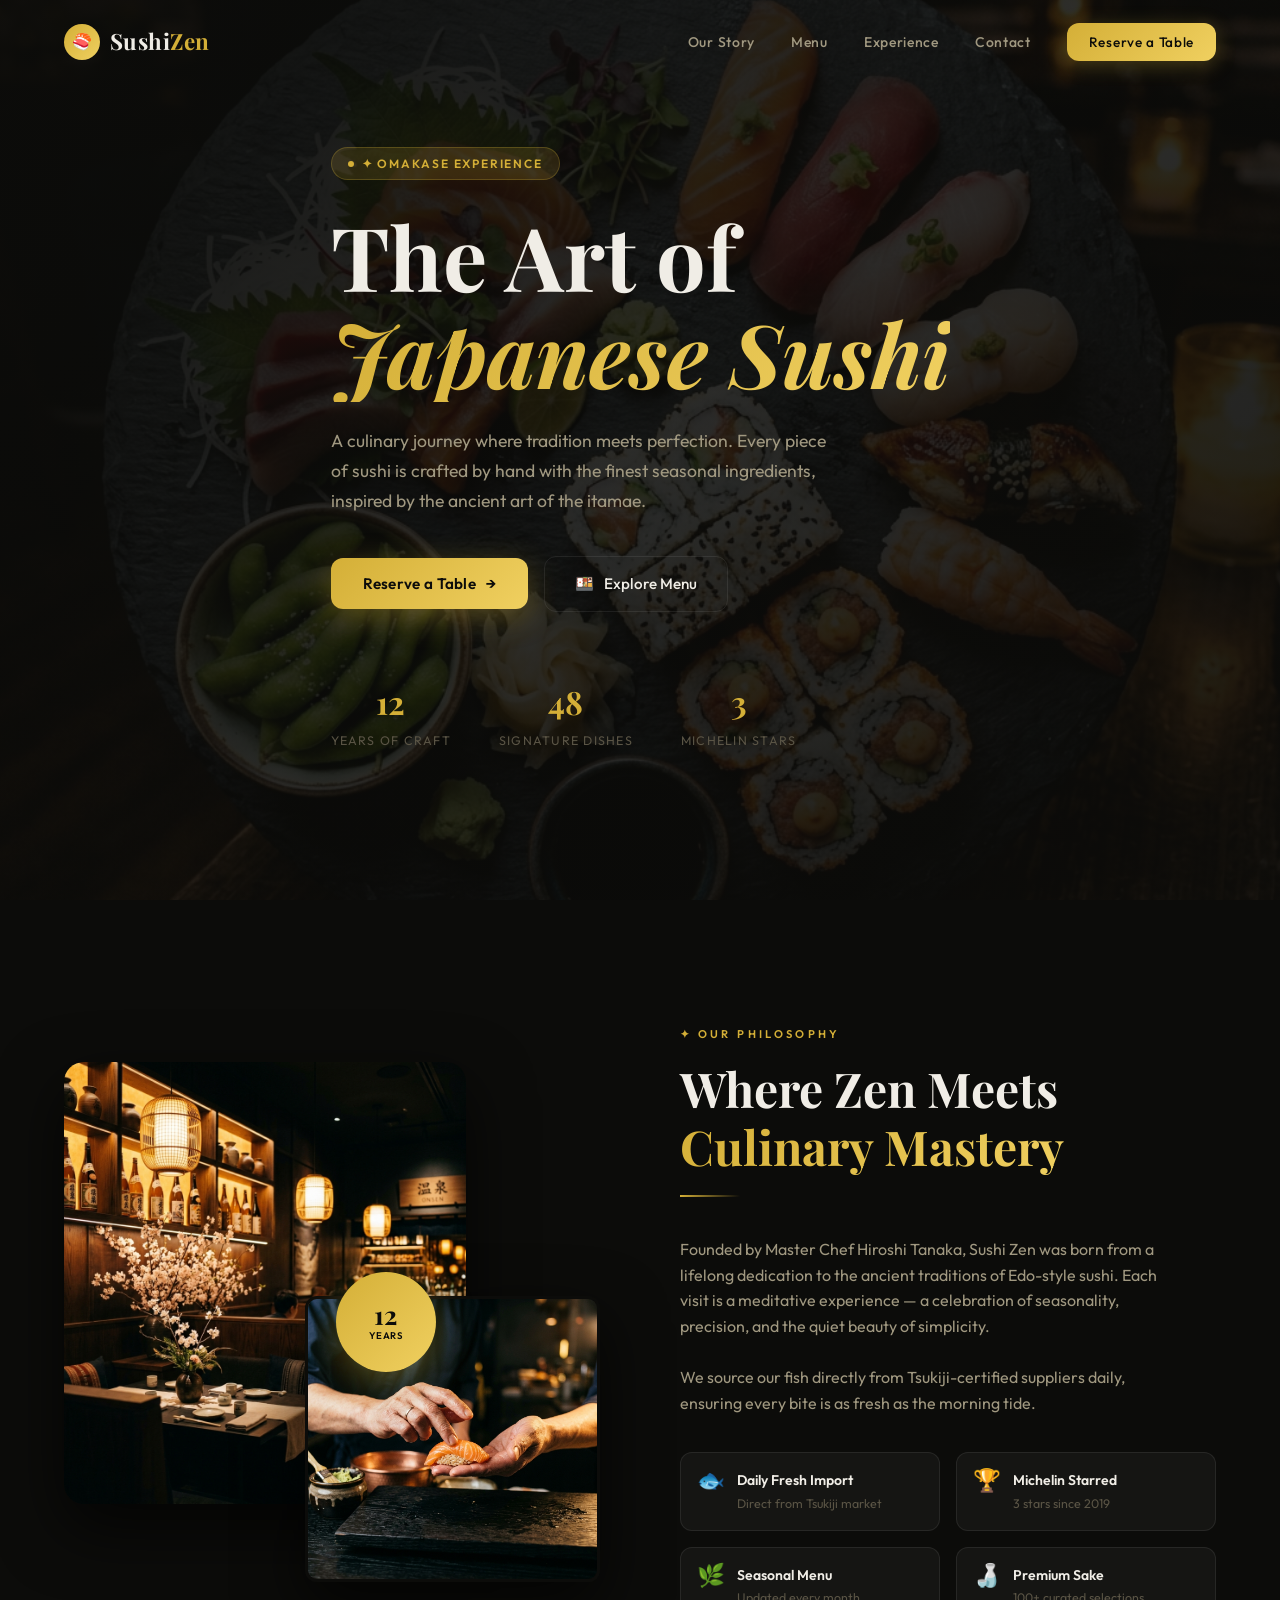
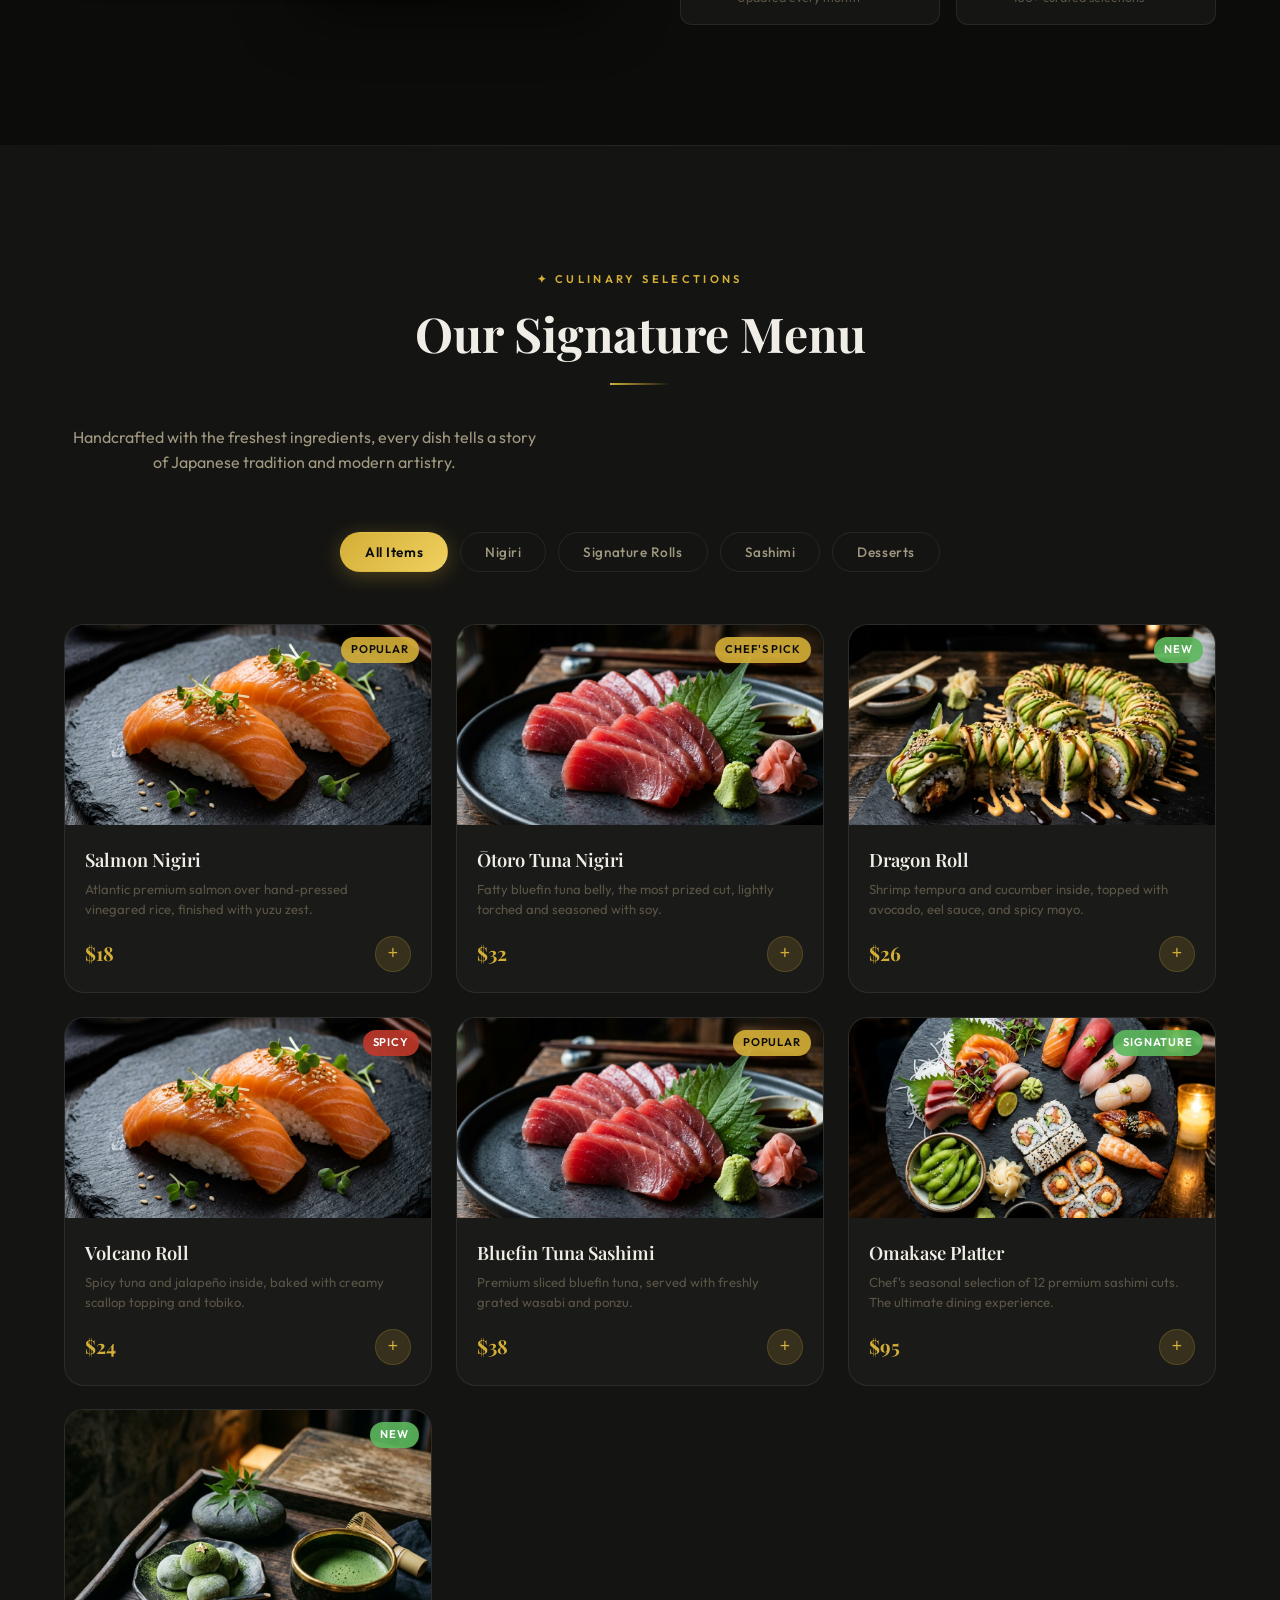
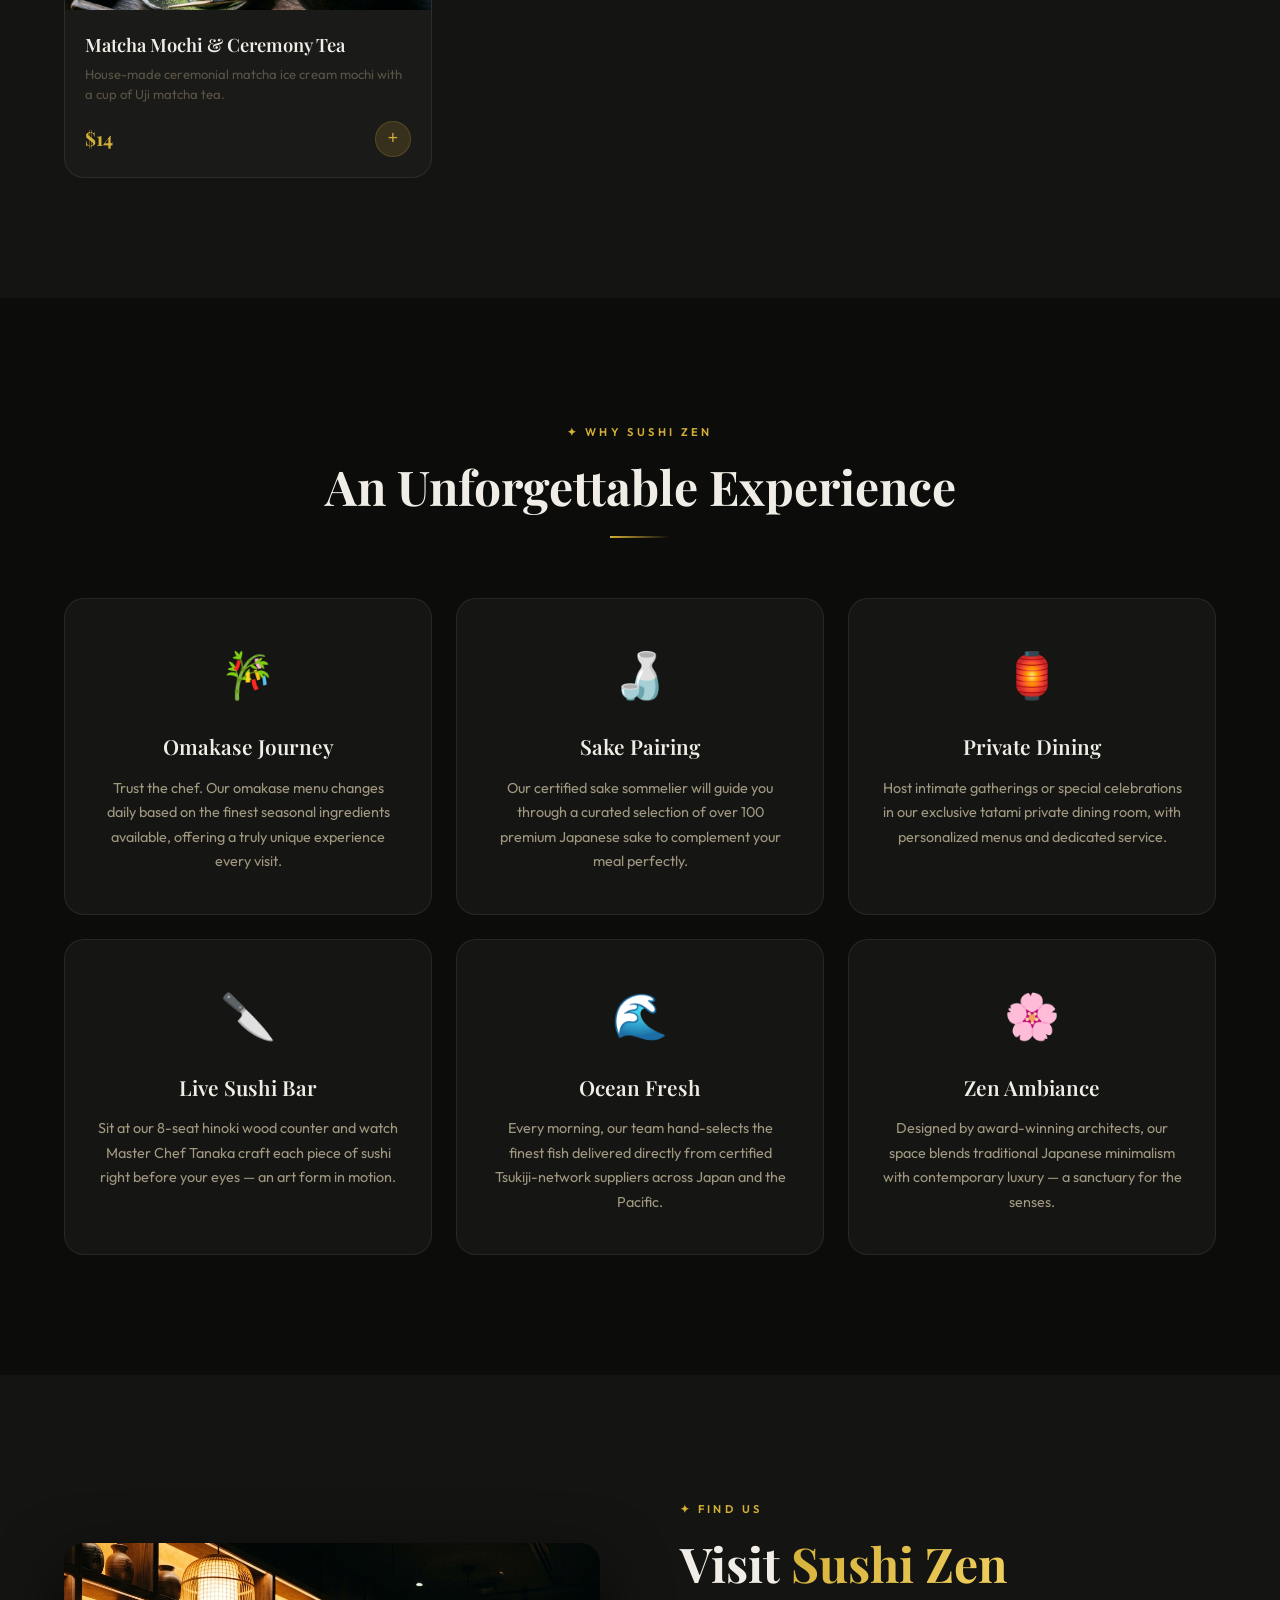
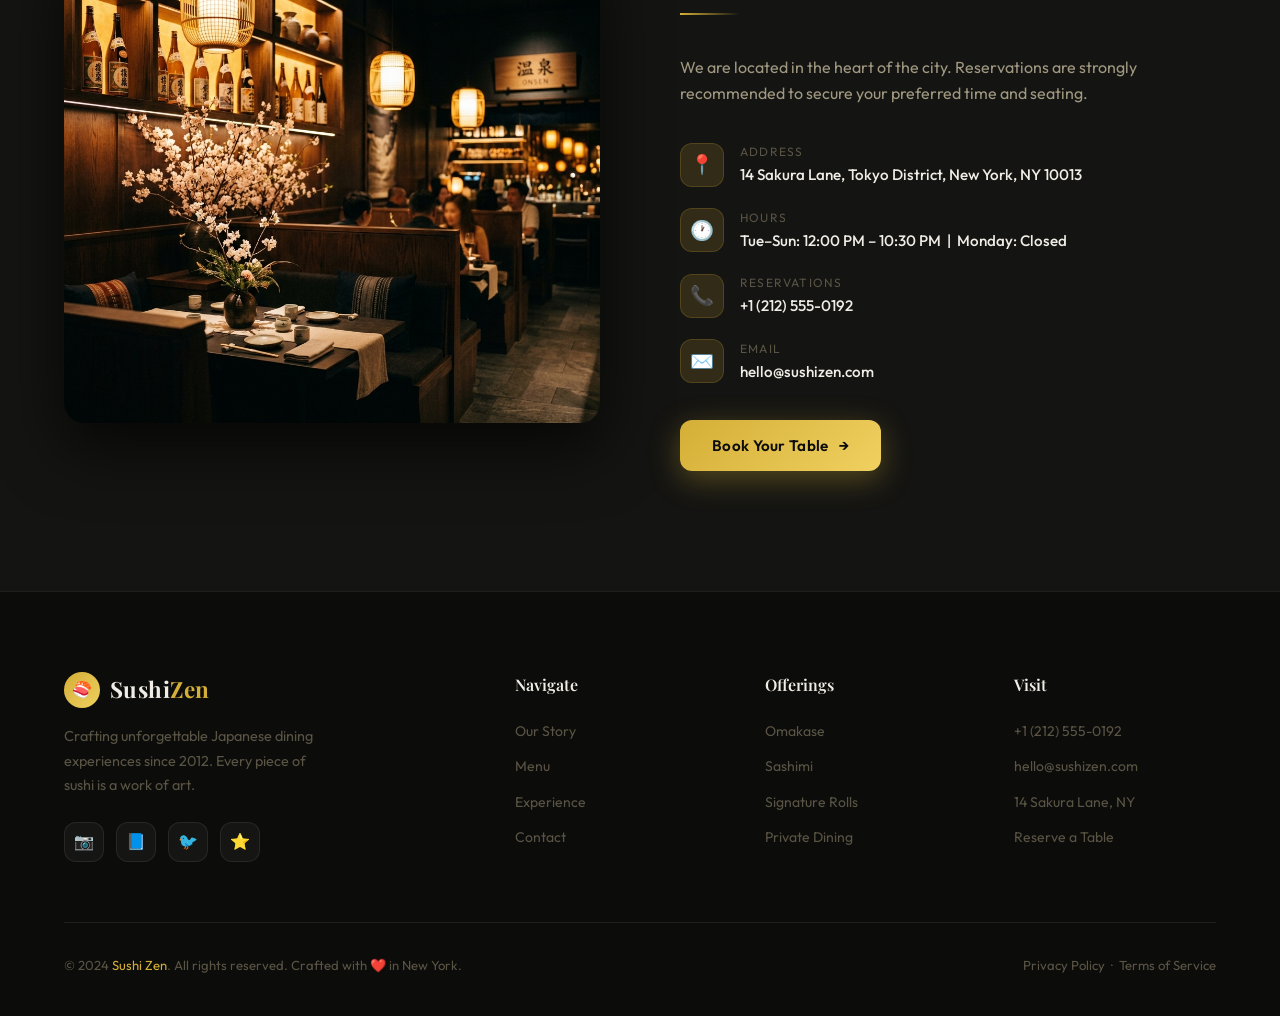
==== index.html @ 0e40895f "feat: initial Sushi Zen restaurant website" ====
<!DOCTYPE html>
<html lang="en">
<head>
  <meta charset="UTF-8" />
  <meta name="viewport" content="width=device-width, initial-scale=1.0" />
  <meta name="description" content="Sushi Zen — Premium Japanese sushi restaurant in the heart of the city. Experience authentic omakase, hand-crafted nigiri, and an unparalleled dining atmosphere. Reserve your table today." />
  <meta name="keywords" content="sushi, Japanese restaurant, omakase, nigiri, sashimi, maki, fine dining" />
  <meta property="og:title" content="Sushi Zen — Authentic Japanese Fine Dining" />
  <meta property="og:description" content="Experience the art of sushi at Sushi Zen. Premium omakase, hand-crafted nigiri, and an unforgettable ambiance." />
  <title>Sushi Zen — Authentic Japanese Fine Dining</title>
  <link rel="stylesheet" href="style.css" />
  <!-- Favicon emoji fallback -->
  <link rel="icon" href="data:image/svg+xml,<svg xmlns='http://www.w3.org/2000/svg' viewBox='0 0 100 100'><text y='.9em' font-size='90'>🍣</text></svg>" />
</head>
<body>

  <!-- ===== NAVIGATION ===== -->
  <nav id="navbar" role="navigation" aria-label="Main navigation">
    <div class="container nav-inner">
      <a href="#hero" class="nav-logo" id="nav-logo-link">
        <div class="nav-logo-mark">🍣</div>
        <span class="nav-logo-text">Sushi<span>Zen</span></span>
      </a>

      <ul class="nav-links" id="nav-links">
        <li><a href="#story" id="nav-story">Our Story</a></li>
        <li><a href="#menu" id="nav-menu">Menu</a></li>
        <li><a href="#experience" id="nav-experience">Experience</a></li>
        <li><a href="#reservation" id="nav-contact">Contact</a></li>
        <li>
          <a href="#" class="nav-reserve-btn" id="nav-reserve-btn" onclick="openModal(event)">
            Reserve a Table
          </a>
        </li>
      </ul>

      <button class="nav-hamburger" id="nav-hamburger" aria-label="Toggle navigation menu" aria-expanded="false">
        <span></span>
        <span></span>
        <span></span>
      </button>
    </div>
  </nav>

  <!-- ===== HERO ===== -->
  <section id="hero" aria-label="Hero section">
    <div class="hero-bg">
      <img src="images/hero.png" alt="Premium sushi platter" loading="eager" />
      <div class="hero-overlay"></div>
    </div>

    <div class="container">
      <div class="hero-content">
        <div class="hero-badge">✦ Omakase Experience</div>

        <h1 class="hero-title">
          The Art of<br />
          <em class="gold-text">Japanese Sushi</em>
        </h1>

        <p class="hero-description">
          A culinary journey where tradition meets perfection. Every piece of
          sushi is crafted by hand with the finest seasonal ingredients, inspired
          by the ancient art of the itamae.
        </p>

        <div class="hero-actions">
          <button class="btn-primary" id="hero-reserve-btn" onclick="openModal(event)">
            <span>Reserve a Table</span>
            <span>→</span>
          </button>
          <a href="#menu" class="btn-secondary" id="hero-menu-btn">
            <span>🍱</span>
            <span>Explore Menu</span>
          </a>
        </div>

        <div class="hero-stats">
          <div class="hero-stat">
            <span class="hero-stat-number" data-count="12">0</span>
            <span class="hero-stat-label">Years of Craft</span>
          </div>
          <div class="hero-stat">
            <span class="hero-stat-number" data-count="48">0</span>
            <span class="hero-stat-label">Signature Dishes</span>
          </div>
          <div class="hero-stat">
            <span class="hero-stat-number" data-count="3">0</span>
            <span class="hero-stat-label">Michelin Stars</span>
          </div>
        </div>
      </div>
    </div>
  </section>

  <!-- ===== STORY ===== -->
  <section id="story" aria-label="Our story section">
    <div class="container">
      <div class="story-grid">

        <div class="story-images fade-in">
          <img class="story-img-main" src="images/ambiance.png" alt="Sushi Zen restaurant interior ambiance" />
          <img class="story-img-accent" src="images/chef.png" alt="Chef crafting sushi" />
          <div class="story-badge">
            <span class="story-badge-num">12</span>
            <span class="story-badge-text">Years</span>
          </div>
        </div>

        <div class="story-text fade-in">
          <span class="section-label">✦ Our Philosophy</span>
          <h2 class="section-title">Where Zen Meets<br /><span class="gold-text">Culinary Mastery</span></h2>
          <div class="divider"></div>
          <p class="section-subtitle">
            Founded by Master Chef Hiroshi Tanaka, Sushi Zen was born from a
            lifelong dedication to the ancient traditions of Edo-style sushi. Each
            visit is a meditative experience — a celebration of seasonality,
            precision, and the quiet beauty of simplicity.
          </p>
          <br />
          <p class="section-subtitle">
            We source our fish directly from Tsukiji-certified suppliers daily,
            ensuring every bite is as fresh as the morning tide.
          </p>

          <div class="story-features">
            <div class="story-feature">
              <span class="story-feature-icon">🐟</span>
              <div>
                <div class="story-feature-title">Daily Fresh Import</div>
                <div class="story-feature-desc">Direct from Tsukiji market</div>
              </div>
            </div>
            <div class="story-feature">
              <span class="story-feature-icon">🏆</span>
              <div>
                <div class="story-feature-title">Michelin Starred</div>
                <div class="story-feature-desc">3 stars since 2019</div>
              </div>
            </div>
            <div class="story-feature">
              <span class="story-feature-icon">🌿</span>
              <div>
                <div class="story-feature-title">Seasonal Menu</div>
                <div class="story-feature-desc">Updated every month</div>
              </div>
            </div>
            <div class="story-feature">
              <span class="story-feature-icon">🍶</span>
              <div>
                <div class="story-feature-title">Premium Sake</div>
                <div class="story-feature-desc">100+ curated selections</div>
              </div>
            </div>
          </div>
        </div>

      </div>
    </div>
  </section>

  <!-- ===== MENU ===== -->
  <section id="menu" aria-label="Menu section">
    <div class="container">
      <div class="menu-header fade-in">
        <span class="section-label">✦ Culinary Selections</span>
        <h2 class="section-title">Our Signature Menu</h2>
        <div class="divider"></div>
        <p class="section-subtitle">
          Handcrafted with the freshest ingredients, every dish tells a story of
          Japanese tradition and modern artistry.
        </p>
      </div>

      <div class="menu-filters fade-in" role="group" aria-label="Menu category filters">
        <button class="filter-btn active" id="filter-all" data-filter="all">All Items</button>
        <button class="filter-btn" id="filter-nigiri" data-filter="nigiri">Nigiri</button>
        <button class="filter-btn" id="filter-rolls" data-filter="rolls">Signature Rolls</button>
        <button class="filter-btn" id="filter-sashimi" data-filter="sashimi">Sashimi</button>
        <button class="filter-btn" id="filter-dessert" data-filter="dessert">Desserts</button>
      </div>

      <div class="menu-grid" id="menu-grid" aria-label="Menu items">

        <!-- Nigiri -->
        <div class="menu-card fade-in" data-category="nigiri" id="menu-salmon-nigiri">
          <div class="menu-card-img-wrap">
            <img class="menu-card-img" src="images/salmon_nigiri.png" alt="Salmon Nigiri" loading="lazy" />
            <span class="menu-card-tag tag-popular">Popular</span>
          </div>
          <div class="menu-card-body">
            <h3 class="menu-card-name">Salmon Nigiri</h3>
            <p class="menu-card-desc">Atlantic premium salmon over hand-pressed vinegared rice, finished with yuzu zest.</p>
            <div class="menu-card-footer">
              <span class="menu-card-price">$18</span>
              <button class="menu-card-order" aria-label="Add Salmon Nigiri to order" title="Add to order">+</button>
            </div>
          </div>
        </div>

        <div class="menu-card fade-in" data-category="nigiri" id="menu-otoro-nigiri">
          <div class="menu-card-img-wrap">
            <img class="menu-card-img" src="images/tuna_sashimi.png" alt="Otoro Tuna Nigiri" loading="lazy" />
            <span class="menu-card-tag tag-popular">Chef's Pick</span>
          </div>
          <div class="menu-card-body">
            <h3 class="menu-card-name">Ōtoro Tuna Nigiri</h3>
            <p class="menu-card-desc">Fatty bluefin tuna belly, the most prized cut, lightly torched and seasoned with soy.</p>
            <div class="menu-card-footer">
              <span class="menu-card-price">$32</span>
              <button class="menu-card-order" aria-label="Add Otoro Tuna Nigiri to order" title="Add to order">+</button>
            </div>
          </div>
        </div>

        <!-- Rolls -->
        <div class="menu-card fade-in" data-category="rolls" id="menu-dragon-roll">
          <div class="menu-card-img-wrap">
            <img class="menu-card-img" src="images/dragon_roll.png" alt="Dragon Roll" loading="lazy" />
            <span class="menu-card-tag tag-new">New</span>
          </div>
          <div class="menu-card-body">
            <h3 class="menu-card-name">Dragon Roll</h3>
            <p class="menu-card-desc">Shrimp tempura and cucumber inside, topped with avocado, eel sauce, and spicy mayo.</p>
            <div class="menu-card-footer">
              <span class="menu-card-price">$26</span>
              <button class="menu-card-order" aria-label="Add Dragon Roll to order" title="Add to order">+</button>
            </div>
          </div>
        </div>

        <div class="menu-card fade-in" data-category="rolls" id="menu-volcano-roll">
          <div class="menu-card-img-wrap">
            <img class="menu-card-img" src="images/salmon_nigiri.png" alt="Volcano Roll" loading="lazy" />
            <span class="menu-card-tag tag-spicy">Spicy</span>
          </div>
          <div class="menu-card-body">
            <h3 class="menu-card-name">Volcano Roll</h3>
            <p class="menu-card-desc">Spicy tuna and jalapeño inside, baked with creamy scallop topping and tobiko.</p>
            <div class="menu-card-footer">
              <span class="menu-card-price">$24</span>
              <button class="menu-card-order" aria-label="Add Volcano Roll to order" title="Add to order">+</button>
            </div>
          </div>
        </div>

        <!-- Sashimi -->
        <div class="menu-card fade-in" data-category="sashimi" id="menu-tuna-sashimi">
          <div class="menu-card-img-wrap">
            <img class="menu-card-img" src="images/tuna_sashimi.png" alt="Bluefin Tuna Sashimi" loading="lazy" />
            <span class="menu-card-tag tag-popular">Popular</span>
          </div>
          <div class="menu-card-body">
            <h3 class="menu-card-name">Bluefin Tuna Sashimi</h3>
            <p class="menu-card-desc">Premium sliced bluefin tuna, served with freshly grated wasabi and ponzu.</p>
            <div class="menu-card-footer">
              <span class="menu-card-price">$38</span>
              <button class="menu-card-order" aria-label="Add Bluefin Tuna Sashimi to order" title="Add to order">+</button>
            </div>
          </div>
        </div>

        <div class="menu-card fade-in" data-category="sashimi" id="menu-omakase">
          <div class="menu-card-img-wrap">
            <img class="menu-card-img" src="images/hero.png" alt="Omakase Platter" loading="lazy" />
            <span class="menu-card-tag tag-new">Signature</span>
          </div>
          <div class="menu-card-body">
            <h3 class="menu-card-name">Omakase Platter</h3>
            <p class="menu-card-desc">Chef's seasonal selection of 12 premium sashimi cuts. The ultimate dining experience.</p>
            <div class="menu-card-footer">
              <span class="menu-card-price">$95</span>
              <button class="menu-card-order" aria-label="Add Omakase Platter to order" title="Add to order">+</button>
            </div>
          </div>
        </div>

        <!-- Dessert -->
        <div class="menu-card fade-in" data-category="dessert" id="menu-matcha-mochi">
          <div class="menu-card-img-wrap">
            <img class="menu-card-img" src="images/matcha_dessert.png" alt="Matcha Mochi & Tea" loading="lazy" />
            <span class="menu-card-tag tag-new">New</span>
          </div>
          <div class="menu-card-body">
            <h3 class="menu-card-name">Matcha Mochi & Ceremony Tea</h3>
            <p class="menu-card-desc">House-made ceremonial matcha ice cream mochi with a cup of Uji matcha tea.</p>
            <div class="menu-card-footer">
              <span class="menu-card-price">$14</span>
              <button class="menu-card-order" aria-label="Add Matcha Mochi to order" title="Add to order">+</button>
            </div>
          </div>
        </div>

      </div>
    </div>
  </section>

  <!-- ===== EXPERIENCE ===== -->
  <section id="experience" aria-label="Dining experience section">
    <div class="container">
      <div class="fade-in" style="text-align:center;">
        <span class="section-label">✦ Why Sushi Zen</span>
        <h2 class="section-title">An Unforgettable Experience</h2>
        <div class="divider" style="margin-left: auto; margin-right: auto;"></div>
      </div>

      <div class="experience-grid">

        <div class="experience-card fade-in" id="exp-omakase">
          <span class="exp-icon">🎋</span>
          <h3 class="exp-title">Omakase Journey</h3>
          <p class="exp-desc">
            Trust the chef. Our omakase menu changes daily based on the finest
            seasonal ingredients available, offering a truly unique experience
            every visit.
          </p>
        </div>

        <div class="experience-card fade-in" id="exp-sake">
          <span class="exp-icon">🍶</span>
          <h3 class="exp-title">Sake Pairing</h3>
          <p class="exp-desc">
            Our certified sake sommelier will guide you through a curated
            selection of over 100 premium Japanese sake to complement your meal
            perfectly.
          </p>
        </div>

        <div class="experience-card fade-in" id="exp-private">
          <span class="exp-icon">🏮</span>
          <h3 class="exp-title">Private Dining</h3>
          <p class="exp-desc">
            Host intimate gatherings or special celebrations in our exclusive
            tatami private dining room, with personalized menus and dedicated
            service.
          </p>
        </div>

        <div class="experience-card fade-in" id="exp-live">
          <span class="exp-icon">🔪</span>
          <h3 class="exp-title">Live Sushi Bar</h3>
          <p class="exp-desc">
            Sit at our 8-seat hinoki wood counter and watch Master Chef Tanaka
            craft each piece of sushi right before your eyes — an art form in
            motion.
          </p>
        </div>

        <div class="experience-card fade-in" id="exp-fresh">
          <span class="exp-icon">🌊</span>
          <h3 class="exp-title">Ocean Fresh</h3>
          <p class="exp-desc">
            Every morning, our team hand-selects the finest fish delivered
            directly from certified Tsukiji-network suppliers across Japan and
            the Pacific.
          </p>
        </div>

        <div class="experience-card fade-in" id="exp-zen">
          <span class="exp-icon">🌸</span>
          <h3 class="exp-title">Zen Ambiance</h3>
          <p class="exp-desc">
            Designed by award-winning architects, our space blends traditional
            Japanese minimalism with contemporary luxury — a sanctuary for the
            senses.
          </p>
        </div>

      </div>
    </div>
  </section>

  <!-- ===== RESERVATION ===== -->
  <section id="reservation" aria-label="Contact and reservation section">
    <div class="container">
      <div class="reservation-inner">

        <div class="fade-in">
          <img class="reservation-img" src="images/ambiance.png" alt="Sushi Zen interior" loading="lazy" />
        </div>

        <div class="reservation-info fade-in">
          <span class="section-label">✦ Find Us</span>
          <h2 class="section-title">Visit <span class="gold-text">Sushi Zen</span></h2>
          <div class="divider"></div>
          <p class="section-subtitle">
            We are located in the heart of the city. Reservations are strongly
            recommended to secure your preferred time and seating.
          </p>

          <ul class="info-list">
            <li class="info-item">
              <div class="info-icon">📍</div>
              <div>
                <div class="info-label">Address</div>
                <div class="info-value">14 Sakura Lane, Tokyo District, New York, NY 10013</div>
              </div>
            </li>
            <li class="info-item">
              <div class="info-icon">🕐</div>
              <div>
                <div class="info-label">Hours</div>
                <div class="info-value">Tue–Sun: 12:00 PM – 10:30 PM &nbsp;|&nbsp; Monday: Closed</div>
              </div>
            </li>
            <li class="info-item">
              <div class="info-icon">📞</div>
              <div>
                <div class="info-label">Reservations</div>
                <div class="info-value">+1 (212) 555-0192</div>
              </div>
            </li>
            <li class="info-item">
              <div class="info-icon">✉️</div>
              <div>
                <div class="info-label">Email</div>
                <div class="info-value">hello@sushizen.com</div>
              </div>
            </li>
          </ul>

          <button class="btn-primary" id="reserve-section-btn" onclick="openModal(event)">
            <span>Book Your Table</span>
            <span>→</span>
          </button>
        </div>

      </div>
    </div>
  </section>

  <!-- ===== FOOTER ===== -->
  <footer id="footer" aria-label="Site footer">
    <div class="container">
      <div class="footer-grid">

        <div class="footer-brand">
          <a href="#hero" class="nav-logo" id="footer-logo">
            <div class="nav-logo-mark">🍣</div>
            <span class="nav-logo-text">Sushi<span>Zen</span></span>
          </a>
          <p>
            Crafting unforgettable Japanese dining experiences since 2012.
            Every piece of sushi is a work of art.
          </p>
          <div class="footer-socials">
            <a href="#" class="social-link" id="social-instagram" aria-label="Instagram">📷</a>
            <a href="#" class="social-link" id="social-facebook" aria-label="Facebook">📘</a>
            <a href="#" class="social-link" id="social-twitter" aria-label="X / Twitter">🐦</a>
            <a href="#" class="social-link" id="social-yelp" aria-label="Yelp">⭐</a>
          </div>
        </div>

        <div>
          <h4 class="footer-heading">Navigate</h4>
          <ul class="footer-links">
            <li><a href="#story" id="footer-nav-story">Our Story</a></li>
            <li><a href="#menu" id="footer-nav-menu">Menu</a></li>
            <li><a href="#experience" id="footer-nav-exp">Experience</a></li>
            <li><a href="#reservation" id="footer-nav-contact">Contact</a></li>
          </ul>
        </div>

        <div>
          <h4 class="footer-heading">Offerings</h4>
          <ul class="footer-links">
            <li><a href="#menu" id="footer-link-omakase">Omakase</a></li>
            <li><a href="#menu" id="footer-link-sashimi">Sashimi</a></li>
            <li><a href="#menu" id="footer-link-rolls">Signature Rolls</a></li>
            <li><a href="#experience" id="footer-link-private">Private Dining</a></li>
          </ul>
        </div>

        <div>
          <h4 class="footer-heading">Visit</h4>
          <ul class="footer-links">
            <li><a href="tel:+12125550192" id="footer-phone">+1 (212) 555-0192</a></li>
            <li><a href="mailto:hello@sushizen.com" id="footer-email">hello@sushizen.com</a></li>
            <li><a href="#reservation" id="footer-address">14 Sakura Lane, NY</a></li>
            <li><a href="#" id="footer-reserve" onclick="openModal(event)">Reserve a Table</a></li>
          </ul>
        </div>

      </div>

      <div class="footer-bottom">
        <p class="footer-copy">
          © 2024 <span>Sushi Zen</span>. All rights reserved. Crafted with ❤️ in New York.
        </p>
        <p class="footer-copy">
          <a href="#" id="footer-privacy" style="color:var(--text-muted);">Privacy Policy</a> &nbsp;·&nbsp;
          <a href="#" id="footer-terms" style="color:var(--text-muted);">Terms of Service</a>
        </p>
      </div>
    </div>
  </footer>

  <!-- ===== RESERVATION MODAL ===== -->
  <div class="modal-overlay" id="modal-overlay" role="dialog" aria-modal="true" aria-labelledby="modal-title">
    <div class="modal" id="reservation-modal">
      <button class="modal-close" id="modal-close-btn" aria-label="Close reservation modal" onclick="closeModal()">✕</button>

      <div id="modal-form-content">
        <h2 class="modal-title" id="modal-title">Reserve a Table</h2>
        <p class="modal-subtitle">Complete the form below and we'll confirm your booking within 2 hours.</p>

        <form id="reservation-form" novalidate>
          <div class="form-row">
            <div class="form-group">
              <label class="form-label" for="res-firstname">First Name</label>
              <input class="form-input" id="res-firstname" type="text" placeholder="Hiroshi" required />
            </div>
            <div class="form-group">
              <label class="form-label" for="res-lastname">Last Name</label>
              <input class="form-input" id="res-lastname" type="text" placeholder="Tanaka" required />
            </div>
          </div>

          <div class="form-group">
            <label class="form-label" for="res-email">Email Address</label>
            <input class="form-input" id="res-email" type="email" placeholder="you@example.com" required />
          </div>

          <div class="form-group">
            <label class="form-label" for="res-phone">Phone Number</label>
            <input class="form-input" id="res-phone" type="tel" placeholder="+1 (212) 555-0000" />
          </div>

          <div class="form-row">
            <div class="form-group">
              <label class="form-label" for="res-date">Date</label>
              <input class="form-input" id="res-date" type="date" required />
            </div>
            <div class="form-group">
              <label class="form-label" for="res-time">Time</label>
              <select class="form-select" id="res-time" required>
                <option value="">Select time</option>
                <option>12:00 PM</option>
                <option>12:30 PM</option>
                <option>1:00 PM</option>
                <option>6:00 PM</option>
                <option>6:30 PM</option>
                <option>7:00 PM</option>
                <option>7:30 PM</option>
                <option>8:00 PM</option>
                <option>8:30 PM</option>
                <option>9:00 PM</option>
              </select>
            </div>
          </div>

          <div class="form-group">
            <label class="form-label" for="res-guests">Number of Guests</label>
            <select class="form-select" id="res-guests" required>
              <option value="">Select guests</option>
              <option>1 Guest</option>
              <option>2 Guests</option>
              <option>3 Guests</option>
              <option>4 Guests</option>
              <option>5 Guests</option>
              <option>6 Guests</option>
              <option>7+ Guests (Private Dining)</option>
            </select>
          </div>

          <div class="form-group">
            <label class="form-label" for="res-notes">Special Requests</label>
            <textarea class="form-textarea" id="res-notes" placeholder="Dietary requirements, allergies, occasion, seating preferences…"></textarea>
          </div>

          <button class="btn-primary form-submit" id="modal-submit-btn" type="submit">
            <span>Confirm Reservation</span>
            <span>🍣</span>
          </button>
        </form>
      </div>

      <div class="form-success" id="form-success">
        <div class="success-icon">🎋</div>
        <h3 class="success-title">Reservation Confirmed!</h3>
        <p class="success-text">
          Thank you! We have received your reservation and will send a confirmation
          to your email within 2 hours. We look forward to welcoming you to Sushi Zen.
        </p>
      </div>

    </div>
  </div>

  <script src="app.js"></script>
</body>
</html>
---- style.css ----
/* ============================================
   SUSHI ZEN — Design System & Stylesheet
   ============================================ */

@import url('https://fonts.googleapis.com/css2?family=Playfair+Display:ital,wght@0,400;0,600;0,700;1,400&family=Outfit:wght@300;400;500;600&display=swap');

/* ─── CSS Variables ─────────────────────────── */
:root {
  --bg-primary:      #0c0c0a;
  --bg-secondary:    #141412;
  --bg-card:         #1a1a18;
  --bg-glass:        rgba(255, 255, 255, 0.04);
  --border-glass:    rgba(255, 255, 255, 0.08);

  --gold:            #d4af37;
  --gold-light:      #f0d060;
  --gold-dim:        rgba(212, 175, 55, 0.15);
  --crimson:         #c0392b;
  --wasabi:          #5cb85c;

  --text-primary:    #f0ede6;
  --text-secondary:  #a09880;
  --text-muted:      #5a5445;

  --font-display:    'Playfair Display', serif;
  --font-body:       'Outfit', sans-serif;

  --radius-sm:       6px;
  --radius-md:       12px;
  --radius-lg:       20px;
  --radius-xl:       32px;

  --shadow-gold:     0 0 40px rgba(212, 175, 55, 0.12);
  --shadow-card:     0 8px 32px rgba(0, 0, 0, 0.5);
  --shadow-deep:     0 24px 64px rgba(0, 0, 0, 0.7);

  --transition:      0.3s cubic-bezier(0.4, 0, 0.2, 1);
  --transition-slow: 0.6s cubic-bezier(0.4, 0, 0.2, 1);
}

/* ─── Reset & Base ──────────────────────────── */
*, *::before, *::after { box-sizing: border-box; margin: 0; padding: 0; }

html { scroll-behavior: smooth; font-size: 16px; }

body {
  font-family: var(--font-body);
  background-color: var(--bg-primary);
  color: var(--text-primary);
  line-height: 1.6;
  overflow-x: hidden;
}

img { display: block; max-width: 100%; }
a  { color: inherit; text-decoration: none; }
ul { list-style: none; }

/* ─── Scrollbar ─────────────────────────────── */
::-webkit-scrollbar { width: 6px; }
::-webkit-scrollbar-track { background: var(--bg-primary); }
::-webkit-scrollbar-thumb { background: var(--gold-dim); border-radius: 3px; }
::-webkit-scrollbar-thumb:hover { background: var(--gold); }

/* ─── Utility ───────────────────────────────── */
.container {
  max-width: 1200px;
  margin: 0 auto;
  padding: 0 24px;
}

.gold-text {
  background: linear-gradient(135deg, var(--gold), var(--gold-light));
  -webkit-background-clip: text;
  -webkit-text-fill-color: transparent;
  background-clip: text;
}

.section-label {
  display: inline-block;
  font-family: var(--font-body);
  font-size: 0.7rem;
  font-weight: 600;
  letter-spacing: 0.3em;
  text-transform: uppercase;
  color: var(--gold);
  margin-bottom: 16px;
}

.section-title {
  font-family: var(--font-display);
  font-size: clamp(2rem, 4vw, 3rem);
  font-weight: 700;
  line-height: 1.2;
  color: var(--text-primary);
  margin-bottom: 16px;
}

.section-subtitle {
  font-size: 1rem;
  color: var(--text-secondary);
  max-width: 480px;
}

.divider {
  width: 60px;
  height: 2px;
  background: linear-gradient(90deg, var(--gold), transparent);
  margin: 20px 0 40px;
}

/* ─── Animations ────────────────────────────── */
@keyframes fadeInUp {
  from { opacity: 0; transform: translateY(40px); }
  to   { opacity: 1; transform: translateY(0); }
}
@keyframes fadeIn {
  from { opacity: 0; }
  to   { opacity: 1; }
}
@keyframes float {
  0%, 100% { transform: translateY(0px); }
  50%       { transform: translateY(-12px); }
}
@keyframes shimmer {
  0%   { background-position: -200% center; }
  100% { background-position:  200% center; }
}
@keyframes scaleIn {
  from { opacity: 0; transform: scale(0.92); }
  to   { opacity: 1; transform: scale(1); }
}
@keyframes modalSlide {
  from { opacity: 0; transform: translateY(-30px) scale(0.96); }
  to   { opacity: 1; transform: translateY(0)    scale(1); }
}

.fade-in {
  opacity: 0;
  transform: translateY(30px);
  transition: opacity 0.7s ease, transform 0.7s ease;
}
.fade-in.visible {
  opacity: 1;
  transform: translateY(0);
}

/* ─── Navigation ────────────────────────────── */
#navbar {
  position: fixed;
  top: 0; left: 0; right: 0;
  z-index: 1000;
  padding: 24px 0;
  transition: var(--transition);
}

#navbar.scrolled {
  padding: 14px 0;
  background: rgba(12, 12, 10, 0.85);
  backdrop-filter: blur(20px);
  -webkit-backdrop-filter: blur(20px);
  border-bottom: 1px solid var(--border-glass);
  box-shadow: 0 4px 30px rgba(0,0,0,0.4);
}

.nav-inner {
  display: flex;
  align-items: center;
  justify-content: space-between;
}

.nav-logo {
  display: flex;
  align-items: center;
  gap: 10px;
}

.nav-logo-mark {
  width: 36px; height: 36px;
  background: linear-gradient(135deg, var(--gold), var(--gold-light));
  border-radius: 50%;
  display: flex; align-items: center; justify-content: center;
  font-size: 1rem;
}

.nav-logo-text {
  font-family: var(--font-display);
  font-size: 1.4rem;
  font-weight: 700;
  letter-spacing: 0.02em;
  color: var(--text-primary);
}

.nav-logo-text span { color: var(--gold); }

.nav-links {
  display: flex;
  gap: 36px;
  align-items: center;
}

.nav-links a {
  font-size: 0.875rem;
  font-weight: 500;
  color: var(--text-secondary);
  letter-spacing: 0.05em;
  transition: var(--transition);
  position: relative;
}

.nav-links a::after {
  content: '';
  position: absolute;
  bottom: -4px; left: 0;
  width: 0; height: 1px;
  background: var(--gold);
  transition: var(--transition);
}

.nav-links a:hover { color: var(--text-primary); }
.nav-links a:hover::after { width: 100%; }

.nav-reserve-btn {
  padding: 10px 22px;
  background: linear-gradient(135deg, var(--gold), var(--gold-light));
  color: var(--bg-primary) !important;
  border-radius: var(--radius-md);
  font-weight: 600;
  font-size: 0.85rem !important;
  transition: var(--transition) !important;
  box-shadow: 0 4px 20px rgba(212, 175, 55, 0.3);
}

.nav-reserve-btn:hover {
  transform: translateY(-2px);
  box-shadow: 0 8px 30px rgba(212, 175, 55, 0.5) !important;
}

.nav-reserve-btn::after { display: none !important; }

.nav-hamburger {
  display: none;
  flex-direction: column;
  gap: 5px;
  cursor: pointer;
  background: none;
  border: none;
  padding: 4px;
}

.nav-hamburger span {
  display: block;
  width: 24px; height: 2px;
  background: var(--text-primary);
  border-radius: 2px;
  transition: var(--transition);
}

/* ─── Hero Section ──────────────────────────── */
#hero {
  position: relative;
  min-height: 100vh;
  display: flex;
  align-items: center;
  overflow: hidden;
}

.hero-bg {
  position: absolute;
  inset: 0;
  z-index: 0;
}

.hero-bg img {
  width: 100%; height: 100%;
  object-fit: cover;
  object-position: center;
  opacity: 0.35;
  transform: scale(1.05);
  animation: slowZoom 20s ease infinite alternate;
}

@keyframes slowZoom {
  from { transform: scale(1.05); }
  to   { transform: scale(1.12); }
}

.hero-overlay {
  position: absolute;
  inset: 0;
  background: linear-gradient(
    135deg,
    rgba(12,12,10,0.92) 0%,
    rgba(12,12,10,0.6) 50%,
    rgba(12,12,10,0.8) 100%
  );
}

.hero-content {
  position: relative;
  z-index: 1;
  max-width: 640px;
  animation: fadeInUp 1s ease 0.2s both;
}

.hero-badge {
  display: inline-flex;
  align-items: center;
  gap: 8px;
  padding: 6px 16px;
  background: var(--gold-dim);
  border: 1px solid rgba(212, 175, 55, 0.25);
  border-radius: 50px;
  font-size: 0.75rem;
  font-weight: 600;
  letter-spacing: 0.15em;
  text-transform: uppercase;
  color: var(--gold);
  margin-bottom: 28px;
}

.hero-badge::before {
  content: '';
  width: 6px; height: 6px;
  border-radius: 50%;
  background: var(--gold);
  animation: pulse 2s ease infinite;
}

@keyframes pulse {
  0%, 100% { opacity: 1; transform: scale(1); }
  50%       { opacity: 0.5; transform: scale(1.4); }
}

.hero-title {
  font-family: var(--font-display);
  font-size: clamp(2.8rem, 7vw, 5.5rem);
  font-weight: 700;
  line-height: 1.1;
  margin-bottom: 24px;
}

.hero-title em {
  font-style: italic;
  display: block;
}

.hero-description {
  font-size: 1.1rem;
  color: var(--text-secondary);
  line-height: 1.7;
  margin-bottom: 40px;
  max-width: 500px;
}

.hero-actions {
  display: flex;
  gap: 16px;
  flex-wrap: wrap;
  align-items: center;
}

.btn-primary {
  display: inline-flex;
  align-items: center;
  gap: 10px;
  padding: 16px 32px;
  background: linear-gradient(135deg, var(--gold), var(--gold-light));
  color: var(--bg-primary);
  border: none;
  border-radius: var(--radius-md);
  font-family: var(--font-body);
  font-size: 0.95rem;
  font-weight: 600;
  cursor: pointer;
  transition: var(--transition);
  box-shadow: 0 8px 30px rgba(212, 175, 55, 0.35);
  letter-spacing: 0.02em;
}

.btn-primary:hover {
  transform: translateY(-3px);
  box-shadow: 0 16px 48px rgba(212, 175, 55, 0.5);
}

.btn-primary:active { transform: translateY(-1px); }

.btn-secondary {
  display: inline-flex;
  align-items: center;
  gap: 10px;
  padding: 15px 30px;
  background: transparent;
  color: var(--text-primary);
  border: 1px solid var(--border-glass);
  border-radius: var(--radius-md);
  font-family: var(--font-body);
  font-size: 0.95rem;
  font-weight: 500;
  cursor: pointer;
  transition: var(--transition);
  backdrop-filter: blur(10px);
}

.btn-secondary:hover {
  border-color: var(--gold);
  color: var(--gold);
  transform: translateY(-2px);
}

.hero-stats {
  position: relative;
  z-index: 1;
  margin-top: 64px;
  display: flex;
  gap: 48px;
}

.hero-stat { text-align: center; }

.hero-stat-number {
  display: block;
  font-family: var(--font-display);
  font-size: 2rem;
  font-weight: 700;
  color: var(--gold);
}

.hero-stat-label {
  font-size: 0.78rem;
  color: var(--text-muted);
  letter-spacing: 0.1em;
  text-transform: uppercase;
}

/* ─── About / Story Section ─────────────────── */
#story {
  padding: 120px 0;
  position: relative;
}

.story-grid {
  display: grid;
  grid-template-columns: 1fr 1fr;
  gap: 80px;
  align-items: center;
}

.story-images {
  position: relative;
  height: 520px;
}

.story-img-main {
  position: absolute;
  top: 0; left: 0;
  width: 75%;
  height: 85%;
  object-fit: cover;
  border-radius: var(--radius-lg);
  box-shadow: var(--shadow-deep);
}

.story-img-accent {
  position: absolute;
  bottom: 0; right: 0;
  width: 55%;
  height: 55%;
  object-fit: cover;
  border-radius: var(--radius-md);
  box-shadow: var(--shadow-deep);
  border: 3px solid var(--bg-primary);
}

.story-badge {
  position: absolute;
  top: 50%; left: 60%;
  transform: translate(-50%, -50%);
  width: 100px; height: 100px;
  background: linear-gradient(135deg, var(--gold), var(--gold-light));
  border-radius: 50%;
  display: flex; flex-direction: column;
  align-items: center; justify-content: center;
  box-shadow: 0 12px 40px rgba(212,175,55,0.4);
  animation: float 4s ease-in-out infinite;
  z-index: 10;
}

.story-badge-num {
  font-family: var(--font-display);
  font-size: 1.6rem;
  font-weight: 700;
  color: var(--bg-primary);
  line-height: 1;
}

.story-badge-text {
  font-size: 0.6rem;
  font-weight: 600;
  color: var(--bg-primary);
  text-transform: uppercase;
  letter-spacing: 0.05em;
}

.story-features {
  display: grid;
  grid-template-columns: 1fr 1fr;
  gap: 16px;
  margin-top: 36px;
}

.story-feature {
  display: flex;
  align-items: flex-start;
  gap: 12px;
  padding: 16px;
  background: var(--bg-glass);
  border: 1px solid var(--border-glass);
  border-radius: var(--radius-md);
  transition: var(--transition);
}

.story-feature:hover {
  border-color: var(--gold-dim);
  background: rgba(212, 175, 55, 0.05);
}

.story-feature-icon {
  font-size: 1.4rem;
  line-height: 1;
  flex-shrink: 0;
}

.story-feature-title {
  font-weight: 600;
  font-size: 0.875rem;
  color: var(--text-primary);
}

.story-feature-desc {
  font-size: 0.78rem;
  color: var(--text-muted);
  margin-top: 2px;
}

/* ─── Menu Section ──────────────────────────── */
#menu {
  padding: 120px 0;
  background: var(--bg-secondary);
  position: relative;
}

#menu::before {
  content: '';
  position: absolute;
  top: 0; left: 0; right: 0;
  height: 1px;
  background: linear-gradient(90deg, transparent, var(--border-glass), transparent);
}

.menu-header {
  text-align: center;
  margin-bottom: 56px;
}

.menu-header .divider { margin: 20px auto 40px; }

.menu-filters {
  display: flex;
  justify-content: center;
  gap: 12px;
  flex-wrap: wrap;
  margin-bottom: 52px;
}

.filter-btn {
  padding: 10px 24px;
  background: transparent;
  border: 1px solid var(--border-glass);
  border-radius: 50px;
  color: var(--text-secondary);
  font-family: var(--font-body);
  font-size: 0.85rem;
  font-weight: 500;
  cursor: pointer;
  transition: var(--transition);
  letter-spacing: 0.04em;
}

.filter-btn:hover {
  border-color: var(--gold);
  color: var(--gold);
}

.filter-btn.active {
  background: linear-gradient(135deg, var(--gold), var(--gold-light));
  border-color: transparent;
  color: var(--bg-primary);
  font-weight: 600;
  box-shadow: 0 4px 20px rgba(212, 175, 55, 0.3);
}

.menu-grid {
  display: grid;
  grid-template-columns: repeat(auto-fill, minmax(280px, 1fr));
  gap: 24px;
}

.menu-card {
  background: var(--bg-card);
  border: 1px solid var(--border-glass);
  border-radius: var(--radius-lg);
  overflow: hidden;
  transition: var(--transition);
  cursor: pointer;
  animation: scaleIn 0.4s ease both;
}

.menu-card:hover {
  transform: translateY(-8px);
  border-color: rgba(212, 175, 55, 0.2);
  box-shadow: var(--shadow-gold), var(--shadow-card);
}

.menu-card.hidden {
  display: none;
}

.menu-card-img {
  width: 100%;
  height: 200px;
  object-fit: cover;
  transition: transform 0.5s ease;
}

.menu-card:hover .menu-card-img {
  transform: scale(1.06);
}

.menu-card-img-wrap {
  overflow: hidden;
  position: relative;
}

.menu-card-tag {
  position: absolute;
  top: 12px; right: 12px;
  padding: 4px 10px;
  border-radius: 50px;
  font-size: 0.7rem;
  font-weight: 600;
  letter-spacing: 0.08em;
  text-transform: uppercase;
}

.tag-popular {
  background: rgba(212, 175, 55, 0.9);
  color: var(--bg-primary);
}

.tag-new {
  background: rgba(92, 184, 92, 0.9);
  color: #fff;
}

.tag-spicy {
  background: rgba(192, 57, 43, 0.9);
  color: #fff;
}

.menu-card-body {
  padding: 20px;
}

.menu-card-name {
  font-family: var(--font-display);
  font-size: 1.15rem;
  font-weight: 600;
  color: var(--text-primary);
  margin-bottom: 6px;
}

.menu-card-desc {
  font-size: 0.82rem;
  color: var(--text-muted);
  line-height: 1.5;
  margin-bottom: 16px;
}

.menu-card-footer {
  display: flex;
  align-items: center;
  justify-content: space-between;
}

.menu-card-price {
  font-family: var(--font-display);
  font-size: 1.2rem;
  font-weight: 700;
  color: var(--gold);
}

.menu-card-order {
  width: 36px; height: 36px;
  background: var(--gold-dim);
  border: 1px solid rgba(212, 175, 55, 0.2);
  border-radius: 50%;
  display: flex; align-items: center; justify-content: center;
  font-size: 1.1rem;
  cursor: pointer;
  transition: var(--transition);
  color: var(--gold);
}

.menu-card-order:hover {
  background: var(--gold);
  color: var(--bg-primary);
  transform: scale(1.1);
}

/* ─── Experience / Features Section ─────────── */
#experience {
  padding: 120px 0;
}

.experience-grid {
  display: grid;
  grid-template-columns: repeat(3, 1fr);
  gap: 24px;
  margin-top: 60px;
}

.experience-card {
  padding: 40px 32px;
  background: var(--bg-glass);
  border: 1px solid var(--border-glass);
  border-radius: var(--radius-lg);
  text-align: center;
  transition: var(--transition);
  position: relative;
  overflow: hidden;
}

.experience-card::before {
  content: '';
  position: absolute;
  top: 0; left: 50%; transform: translateX(-50%);
  width: 60%; height: 1px;
  background: linear-gradient(90deg, transparent, var(--gold), transparent);
  opacity: 0;
  transition: var(--transition);
}

.experience-card:hover { transform: translateY(-8px); border-color: var(--gold-dim); }
.experience-card:hover::before { opacity: 1; }

.exp-icon {
  font-size: 2.8rem;
  margin-bottom: 20px;
  display: block;
}

.exp-title {
  font-family: var(--font-display);
  font-size: 1.3rem;
  font-weight: 600;
  margin-bottom: 12px;
  color: var(--text-primary);
}

.exp-desc {
  font-size: 0.9rem;
  color: var(--text-secondary);
  line-height: 1.7;
}

/* ─── Reservation Section ───────────────────── */
#reservation {
  padding: 120px 0;
  background: var(--bg-secondary);
  position: relative;
}

.reservation-inner {
  display: grid;
  grid-template-columns: 1fr 1fr;
  gap: 80px;
  align-items: center;
}

.reservation-img {
  width: 100%;
  height: 480px;
  object-fit: cover;
  border-radius: var(--radius-lg);
  box-shadow: var(--shadow-deep);
}

.reservation-info { padding-right: 20px; }

.info-list {
  display: flex;
  flex-direction: column;
  gap: 20px;
  margin: 36px 0;
}

.info-item {
  display: flex;
  align-items: center;
  gap: 16px;
}

.info-icon {
  width: 44px; height: 44px;
  flex-shrink: 0;
  background: var(--gold-dim);
  border: 1px solid rgba(212,175,55,0.2);
  border-radius: var(--radius-md);
  display: flex; align-items: center; justify-content: center;
  font-size: 1.2rem;
}

.info-label {
  font-size: 0.75rem;
  color: var(--text-muted);
  text-transform: uppercase;
  letter-spacing: 0.1em;
  margin-bottom: 2px;
}

.info-value {
  font-size: 0.95rem;
  color: var(--text-primary);
  font-weight: 500;
}

/* ─── Modal ─────────────────────────────────── */
.modal-overlay {
  position: fixed;
  inset: 0;
  z-index: 2000;
  background: rgba(0, 0, 0, 0.75);
  backdrop-filter: blur(8px);
  display: flex;
  align-items: center;
  justify-content: center;
  padding: 20px;
  opacity: 0;
  visibility: hidden;
  transition: var(--transition);
}

.modal-overlay.open {
  opacity: 1;
  visibility: visible;
}

.modal {
  background: var(--bg-card);
  border: 1px solid var(--border-glass);
  border-radius: var(--radius-xl);
  padding: 48px;
  width: 100%;
  max-width: 520px;
  max-height: 90vh;
  overflow-y: auto;
  position: relative;
  transform: translateY(-30px) scale(0.96);
  transition: var(--transition);
}

.modal-overlay.open .modal {
  transform: translateY(0) scale(1);
  animation: modalSlide 0.4s ease;
}

.modal-close {
  position: absolute;
  top: 20px; right: 20px;
  width: 36px; height: 36px;
  background: var(--bg-glass);
  border: 1px solid var(--border-glass);
  border-radius: 50%;
  display: flex; align-items: center; justify-content: center;
  cursor: pointer;
  font-size: 1rem;
  color: var(--text-secondary);
  transition: var(--transition);
}

.modal-close:hover { background: var(--crimson); color: #fff; border-color: var(--crimson); }

.modal-title {
  font-family: var(--font-display);
  font-size: 1.8rem;
  font-weight: 700;
  margin-bottom: 6px;
}

.modal-subtitle { font-size: 0.9rem; color: var(--text-muted); margin-bottom: 32px; }

.form-group { margin-bottom: 20px; }

.form-label {
  display: block;
  font-size: 0.78rem;
  font-weight: 600;
  text-transform: uppercase;
  letter-spacing: 0.1em;
  color: var(--text-secondary);
  margin-bottom: 8px;
}

.form-input, .form-select, .form-textarea {
  width: 100%;
  padding: 14px 16px;
  background: var(--bg-secondary);
  border: 1px solid var(--border-glass);
  border-radius: var(--radius-md);
  color: var(--text-primary);
  font-family: var(--font-body);
  font-size: 0.95rem;
  transition: var(--transition);
  outline: none;
}

.form-input:focus, .form-select:focus, .form-textarea:focus {
  border-color: var(--gold);
  box-shadow: 0 0 0 3px rgba(212, 175, 55, 0.1);
}

.form-input::placeholder { color: var(--text-muted); }

.form-select option { background: var(--bg-card); }

.form-textarea { resize: vertical; min-height: 90px; }

.form-row {
  display: grid;
  grid-template-columns: 1fr 1fr;
  gap: 16px;
}

.form-submit {
  width: 100%;
  margin-top: 8px;
  padding: 16px;
  font-size: 1rem;
}

.form-success {
  display: none;
  text-align: center;
  padding: 32px;
}

.form-success.show { display: block; }

.success-icon {
  font-size: 3rem;
  margin-bottom: 16px;
}

.success-title {
  font-family: var(--font-display);
  font-size: 1.5rem;
  font-weight: 700;
  color: var(--wasabi);
  margin-bottom: 8px;
}

.success-text { color: var(--text-secondary); }

/* ─── Footer ────────────────────────────────── */
#footer {
  padding: 80px 0 40px;
  border-top: 1px solid var(--border-glass);
}

.footer-grid {
  display: grid;
  grid-template-columns: 2fr 1fr 1fr 1fr;
  gap: 48px;
  margin-bottom: 60px;
}

.footer-brand p {
  font-size: 0.9rem;
  color: var(--text-muted);
  line-height: 1.7;
  margin: 16px 0 24px;
  max-width: 260px;
}

.footer-socials {
  display: flex;
  gap: 12px;
}

.social-link {
  width: 40px; height: 40px;
  background: var(--bg-glass);
  border: 1px solid var(--border-glass);
  border-radius: var(--radius-md);
  display: flex; align-items: center; justify-content: center;
  font-size: 1rem;
  transition: var(--transition);
}

.social-link:hover {
  background: var(--gold-dim);
  border-color: var(--gold);
  transform: translateY(-3px);
}

.footer-heading {
  font-family: var(--font-display);
  font-size: 1rem;
  font-weight: 600;
  color: var(--text-primary);
  margin-bottom: 20px;
}

.footer-links {
  display: flex;
  flex-direction: column;
  gap: 10px;
}

.footer-links a {
  font-size: 0.875rem;
  color: var(--text-muted);
  transition: var(--transition);
}

.footer-links a:hover { color: var(--gold); padding-left: 4px; }

.footer-bottom {
  display: flex;
  align-items: center;
  justify-content: space-between;
  padding-top: 32px;
  border-top: 1px solid var(--border-glass);
}

.footer-copy {
  font-size: 0.82rem;
  color: var(--text-muted);
}

.footer-copy span { color: var(--gold); }

/* ─── Responsive ────────────────────────────── */
@media (max-width: 1024px) {
  .story-grid, .reservation-inner { grid-template-columns: 1fr; gap: 48px; }
  .story-images { height: 360px; }
  .footer-grid { grid-template-columns: 1fr 1fr; gap: 32px; }
  .experience-grid { grid-template-columns: 1fr 1fr; }
}

@media (max-width: 768px) {
  .nav-links { display: none; }
  .nav-links.open {
    display: flex;
    flex-direction: column;
    position: fixed;
    top: 0; left: 0; right: 0; bottom: 0;
    background: rgba(12,12,10,0.97);
    align-items: center;
    justify-content: center;
    gap: 32px;
    z-index: 999;
    font-size: 1.2rem;
  }
  .nav-hamburger { display: flex; z-index: 1001; }
  .hero-stats { gap: 28px; }
  .experience-grid { grid-template-columns: 1fr; }
  .story-features { grid-template-columns: 1fr; }
  .form-row { grid-template-columns: 1fr; }
  .footer-grid { grid-template-columns: 1fr; gap: 28px; }
  .footer-bottom { flex-direction: column; gap: 12px; text-align: center; }
  .reservation-img { height: 280px; }
  .modal { padding: 32px 24px; }
}

@media (max-width: 480px) {
  .menu-grid { grid-template-columns: 1fr; }
  .hero-actions { flex-direction: column; align-items: flex-start; }
}
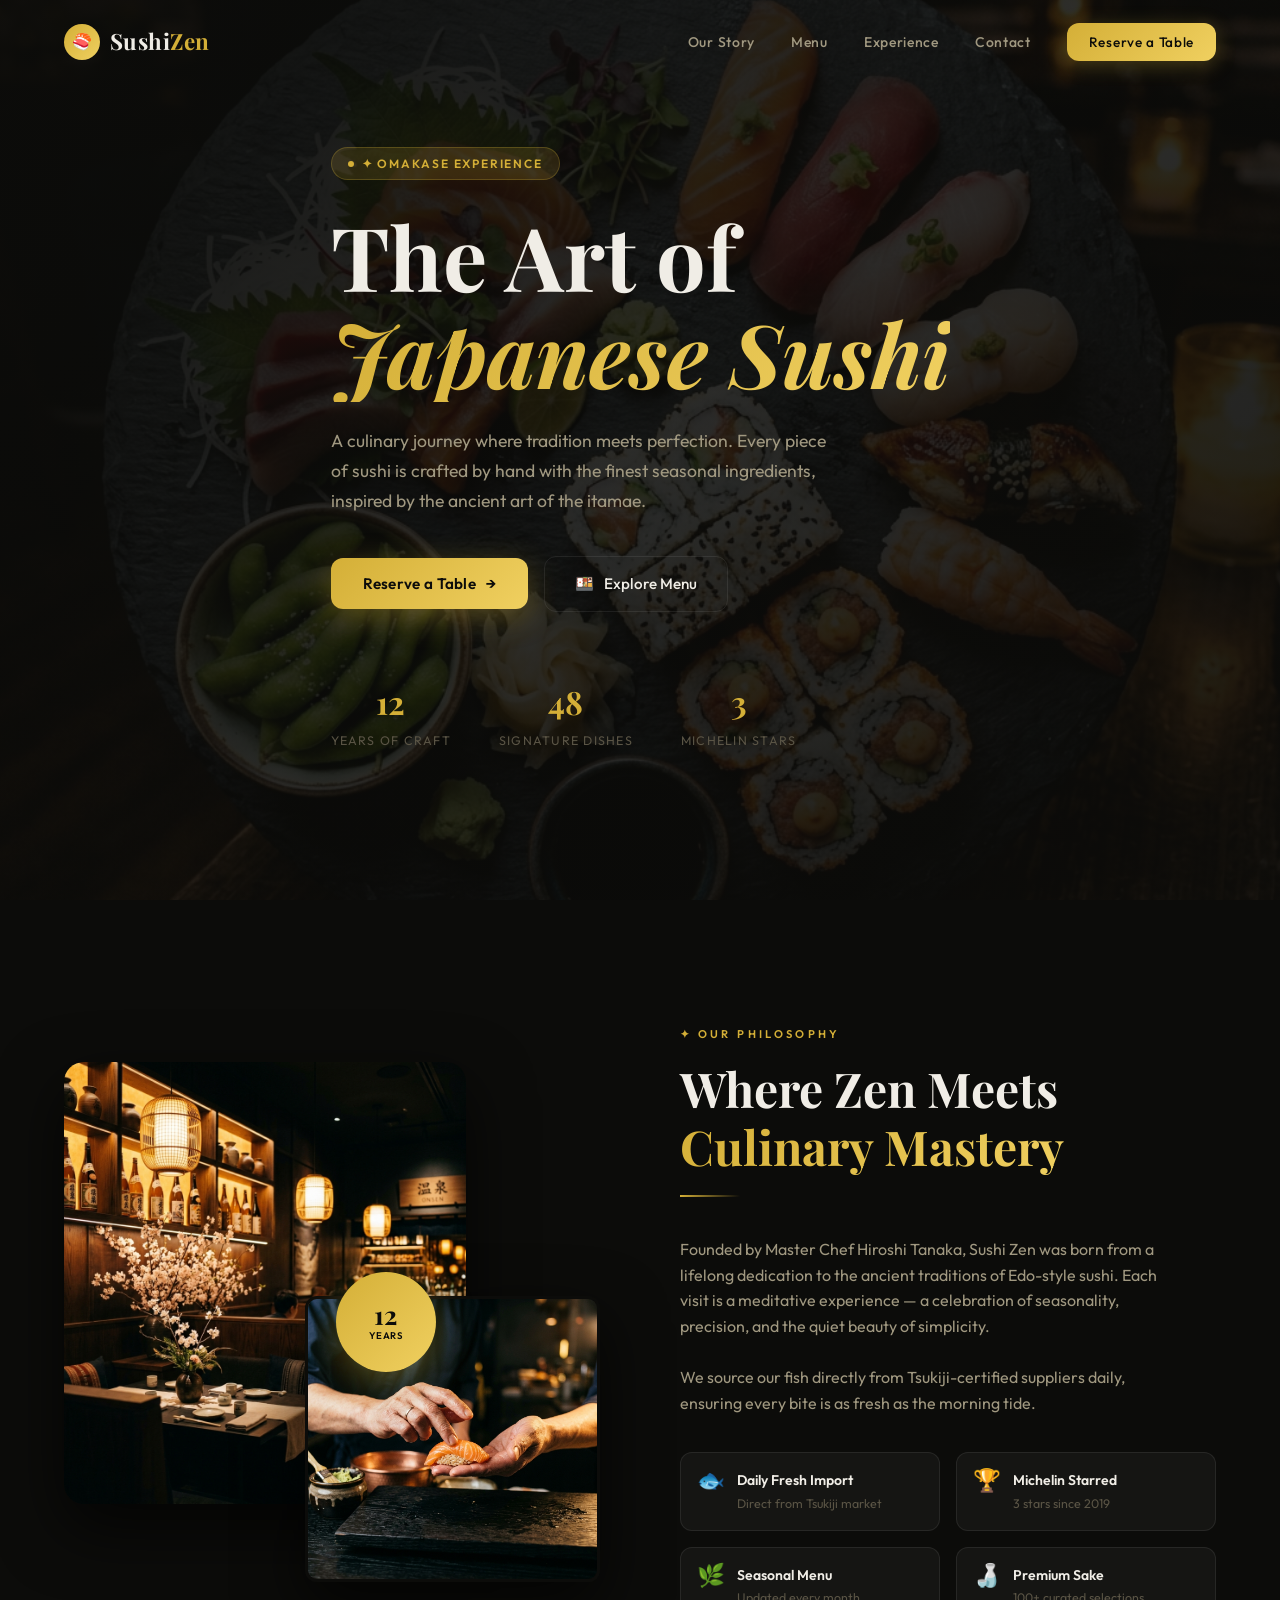
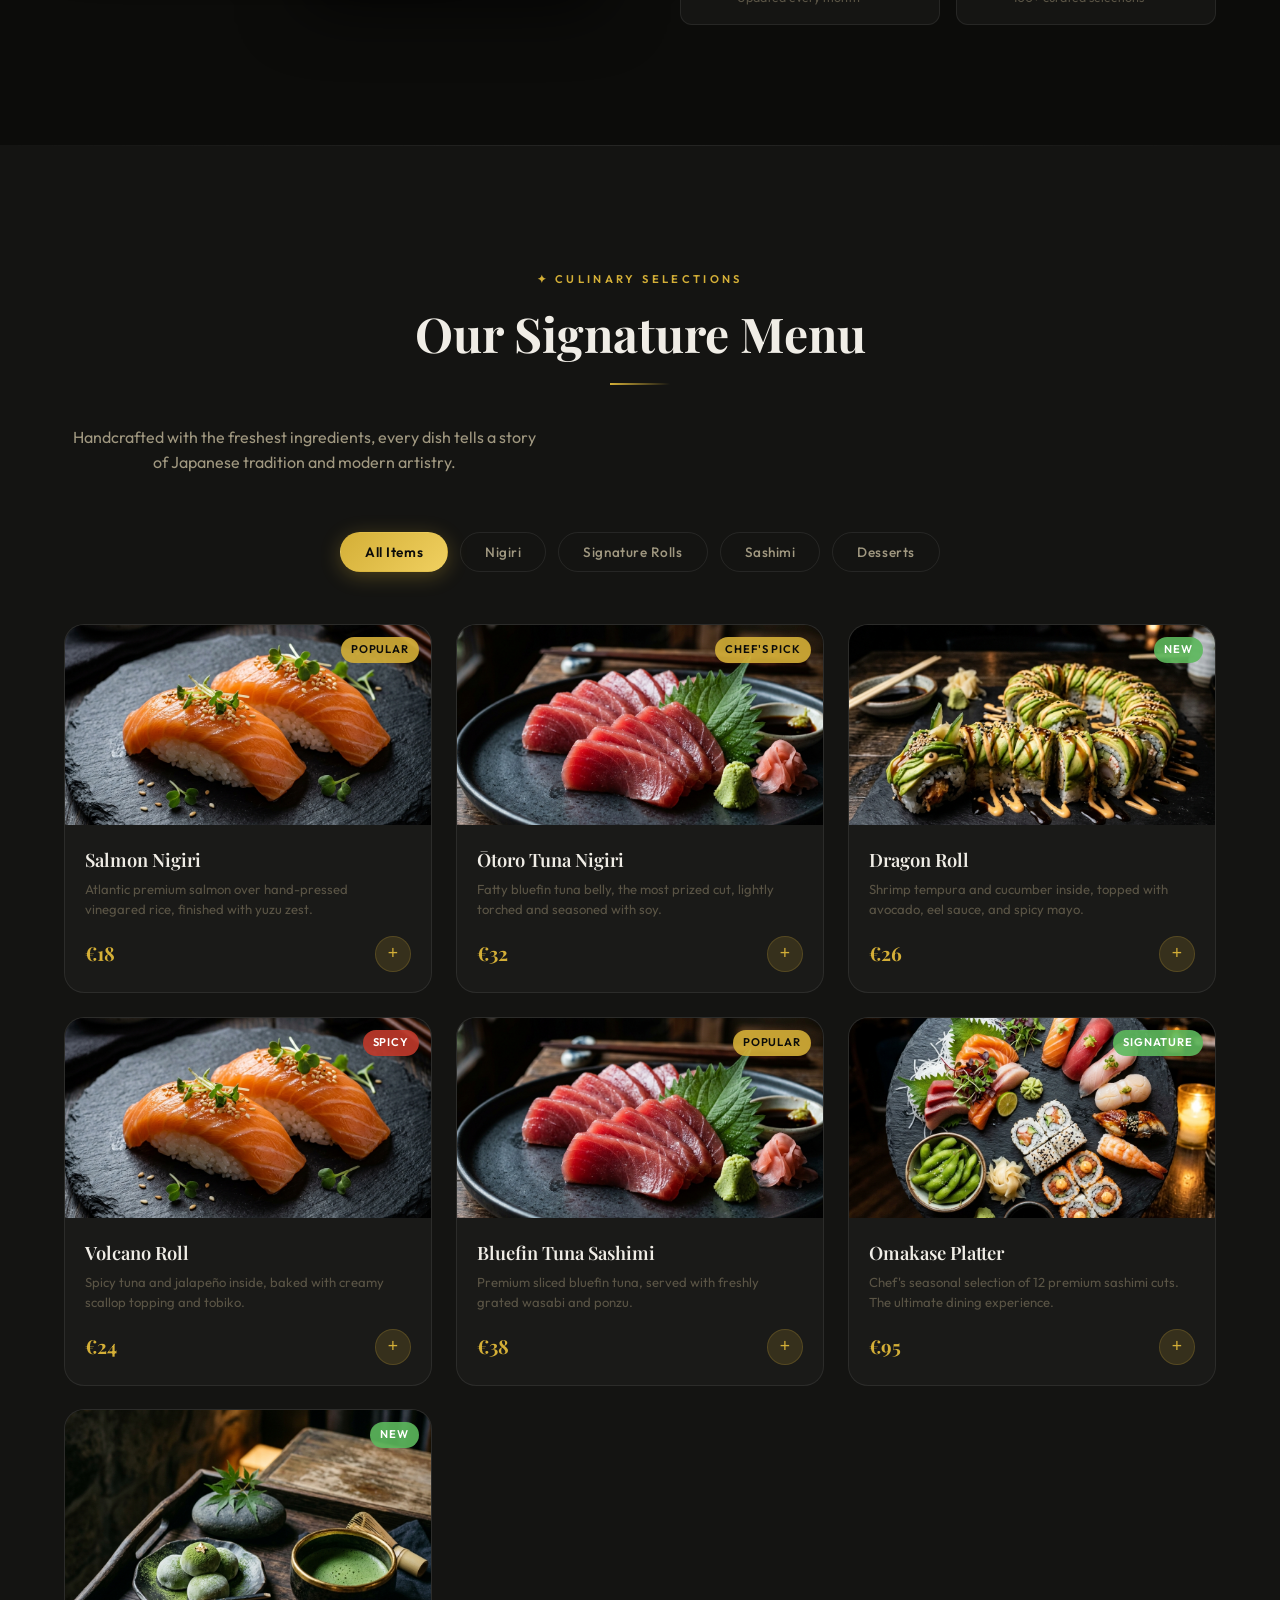
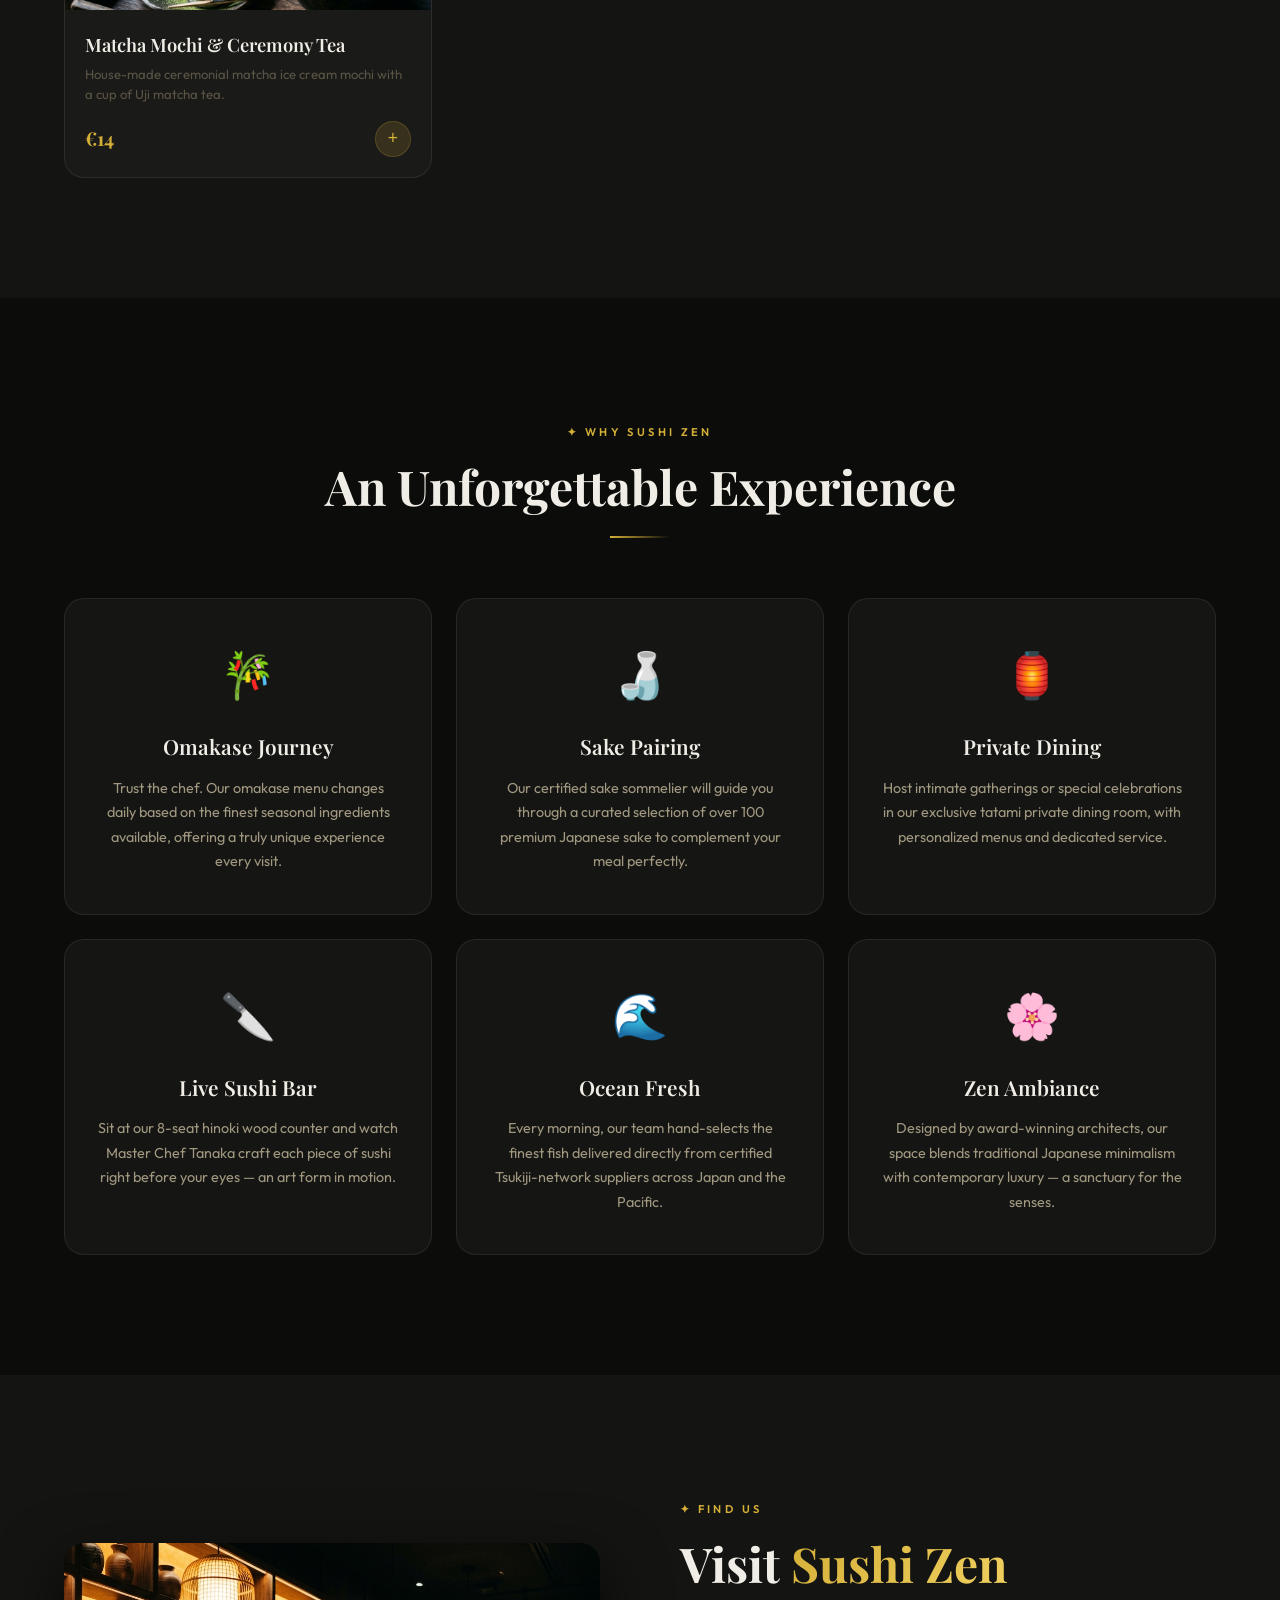
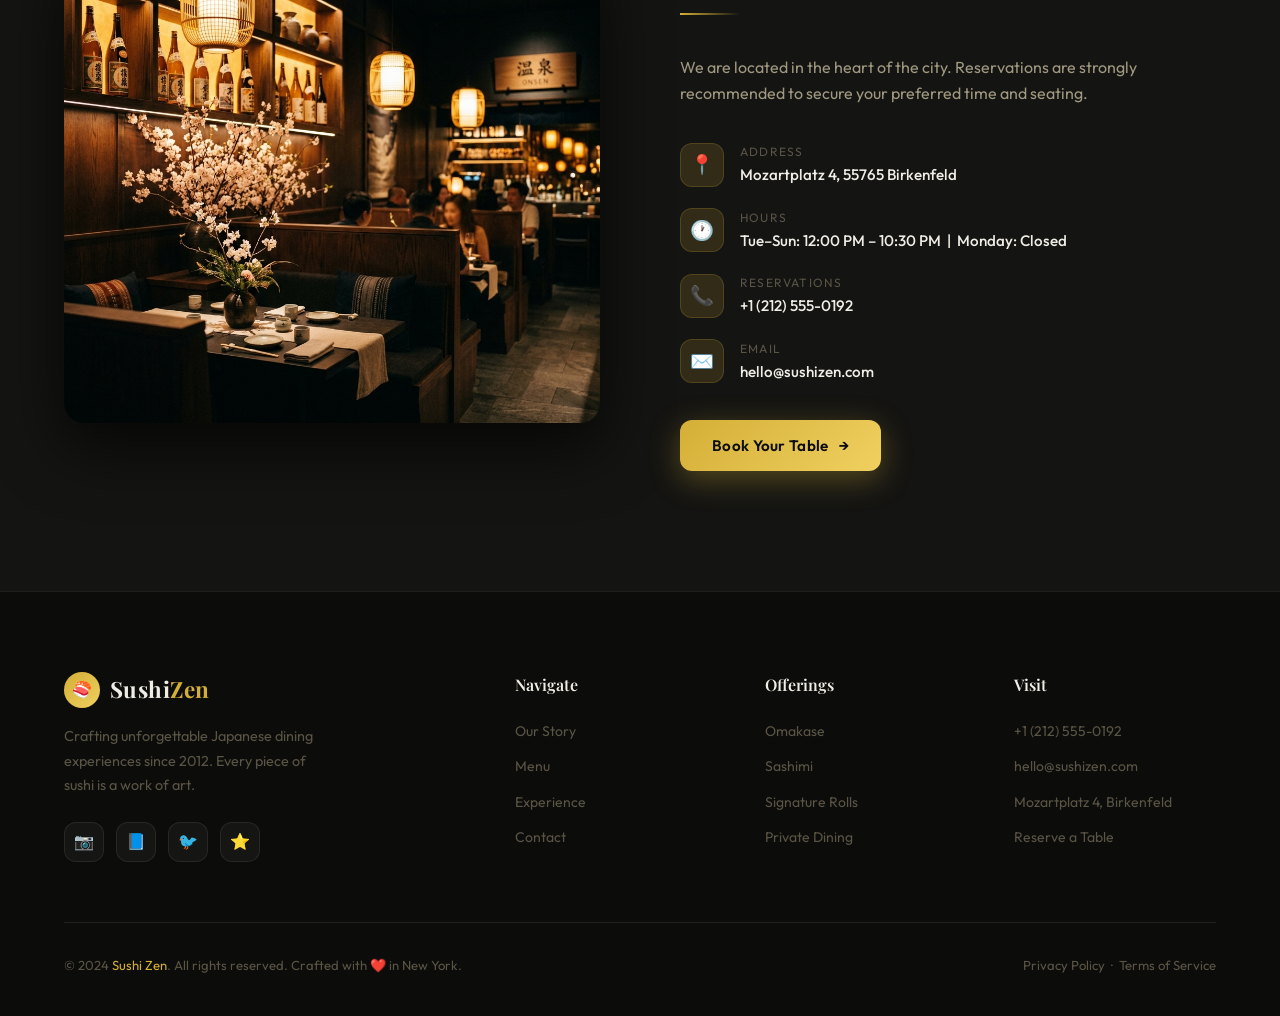
==== commit cb3badb0: "fix: euro currency and Birkenfeld address for SushiZen" ====
--- a/index.html
+++ b/index.html
@@ -192,7 +192,7 @@
             <h3 class="menu-card-name">Salmon Nigiri</h3>
             <p class="menu-card-desc">Atlantic premium salmon over hand-pressed vinegared rice, finished with yuzu zest.</p>
             <div class="menu-card-footer">
-              <span class="menu-card-price">$18</span>
+              <span class="menu-card-price">€18</span>
               <button class="menu-card-order" aria-label="Add Salmon Nigiri to order" title="Add to order">+</button>
             </div>
           </div>
@@ -207,7 +207,7 @@
             <h3 class="menu-card-name">Ōtoro Tuna Nigiri</h3>
             <p class="menu-card-desc">Fatty bluefin tuna belly, the most prized cut, lightly torched and seasoned with soy.</p>
             <div class="menu-card-footer">
-              <span class="menu-card-price">$32</span>
+              <span class="menu-card-price">€32</span>
               <button class="menu-card-order" aria-label="Add Otoro Tuna Nigiri to order" title="Add to order">+</button>
             </div>
           </div>
@@ -223,7 +223,7 @@
             <h3 class="menu-card-name">Dragon Roll</h3>
             <p class="menu-card-desc">Shrimp tempura and cucumber inside, topped with avocado, eel sauce, and spicy mayo.</p>
             <div class="menu-card-footer">
-              <span class="menu-card-price">$26</span>
+              <span class="menu-card-price">€26</span>
               <button class="menu-card-order" aria-label="Add Dragon Roll to order" title="Add to order">+</button>
             </div>
           </div>
@@ -238,7 +238,7 @@
             <h3 class="menu-card-name">Volcano Roll</h3>
             <p class="menu-card-desc">Spicy tuna and jalapeño inside, baked with creamy scallop topping and tobiko.</p>
             <div class="menu-card-footer">
-              <span class="menu-card-price">$24</span>
+              <span class="menu-card-price">€24</span>
               <button class="menu-card-order" aria-label="Add Volcano Roll to order" title="Add to order">+</button>
             </div>
           </div>
@@ -254,7 +254,7 @@
             <h3 class="menu-card-name">Bluefin Tuna Sashimi</h3>
             <p class="menu-card-desc">Premium sliced bluefin tuna, served with freshly grated wasabi and ponzu.</p>
             <div class="menu-card-footer">
-              <span class="menu-card-price">$38</span>
+              <span class="menu-card-price">€38</span>
               <button class="menu-card-order" aria-label="Add Bluefin Tuna Sashimi to order" title="Add to order">+</button>
             </div>
           </div>
@@ -269,7 +269,7 @@
             <h3 class="menu-card-name">Omakase Platter</h3>
             <p class="menu-card-desc">Chef's seasonal selection of 12 premium sashimi cuts. The ultimate dining experience.</p>
             <div class="menu-card-footer">
-              <span class="menu-card-price">$95</span>
+              <span class="menu-card-price">€95</span>
               <button class="menu-card-order" aria-label="Add Omakase Platter to order" title="Add to order">+</button>
             </div>
           </div>
@@ -285,7 +285,7 @@
             <h3 class="menu-card-name">Matcha Mochi & Ceremony Tea</h3>
             <p class="menu-card-desc">House-made ceremonial matcha ice cream mochi with a cup of Uji matcha tea.</p>
             <div class="menu-card-footer">
-              <span class="menu-card-price">$14</span>
+              <span class="menu-card-price">€14</span>
               <button class="menu-card-order" aria-label="Add Matcha Mochi to order" title="Add to order">+</button>
             </div>
           </div>
@@ -393,7 +393,7 @@
               <div class="info-icon">📍</div>
               <div>
                 <div class="info-label">Address</div>
-                <div class="info-value">14 Sakura Lane, Tokyo District, New York, NY 10013</div>
+                <div class="info-value">Mozartplatz 4, 55765 Birkenfeld</div>
               </div>
             </li>
             <li class="info-item">
@@ -476,7 +476,7 @@
           <ul class="footer-links">
             <li><a href="tel:+12125550192" id="footer-phone">+1 (212) 555-0192</a></li>
             <li><a href="mailto:hello@sushizen.com" id="footer-email">hello@sushizen.com</a></li>
-            <li><a href="#reservation" id="footer-address">14 Sakura Lane, NY</a></li>
+            <li><a href="#reservation" id="footer-address">Mozartplatz 4, Birkenfeld</a></li>
             <li><a href="#" id="footer-reserve" onclick="openModal(event)">Reserve a Table</a></li>
           </ul>
         </div>
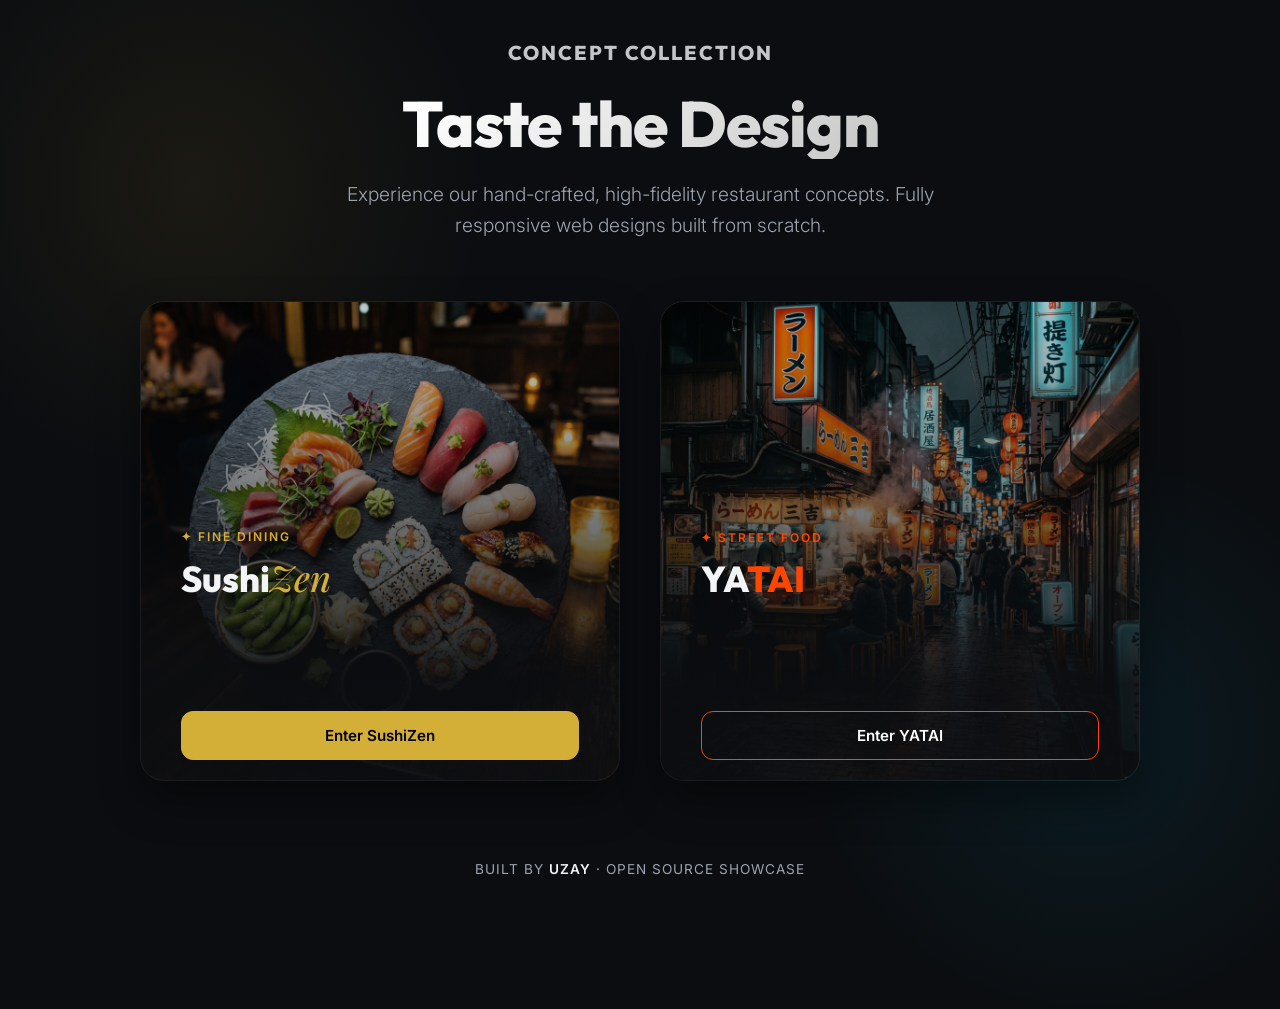
==== commit 1cad0a1b: "chore: move SushiZen to subfolder and create root portal page" ====
--- a/index.html
+++ b/index.html
@@ -1,592 +1,381 @@
 <!DOCTYPE html>
 <html lang="en">
 <head>
-  <meta charset="UTF-8" />
-  <meta name="viewport" content="width=device-width, initial-scale=1.0" />
-  <meta name="description" content="Sushi Zen — Premium Japanese sushi restaurant in the heart of the city. Experience authentic omakase, hand-crafted nigiri, and an unparalleled dining atmosphere. Reserve your table today." />
-  <meta name="keywords" content="sushi, Japanese restaurant, omakase, nigiri, sashimi, maki, fine dining" />
-  <meta property="og:title" content="Sushi Zen — Authentic Japanese Fine Dining" />
-  <meta property="og:description" content="Experience the art of sushi at Sushi Zen. Premium omakase, hand-crafted nigiri, and an unforgettable ambiance." />
-  <title>Sushi Zen — Authentic Japanese Fine Dining</title>
-  <link rel="stylesheet" href="style.css" />
-  <!-- Favicon emoji fallback -->
-  <link rel="icon" href="data:image/svg+xml,<svg xmlns='http://www.w3.org/2000/svg' viewBox='0 0 100 100'><text y='.9em' font-size='90'>🍣</text></svg>" />
+  <meta charset="UTF-8">
+  <meta name="viewport" content="width=device-width, initial-scale=1.0">
+  <meta name="description" content="Explore our premium restaurant concepts: SushiZen Fine Dining and YATAI Asian Street Food.">
+  <title>Premium Restaurant Showcase</title>
+  
+  <!-- Google Fonts -->
+  <link rel="preconnect" href="https://fonts.googleapis.com">
+  <link rel="preconnect" href="https://fonts.gstatic.com" crossorigin>
+  <link href="https://fonts.googleapis.com/css2?family=Inter:wght@300;400;600;800&family=Outfit:wght@400;600;800&family=Playfair+Display:ital,wght@1,500&display=swap" rel="stylesheet">
+
+  <style>
+    :root {
+      --bg-color: #0b0d10;
+      --text-color: #f3f4f6;
+      --text-muted: #9ca3af;
+      --gold-color: #d4af37;
+      --neon-orange: #ff4500;
+      --neon-cyan: #00d4ff;
+    }
+
+    * {
+      box-sizing: border-box;
+      margin: 0;
+      padding: 0;
+    }
+
+    body {
+      background-color: var(--bg-color);
+      color: var(--text-color);
+      font-family: 'Inter', sans-serif;
+      min-height: 100vh;
+      display: flex;
+      flex-direction: column;
+      justify-content: space-between;
+      overflow-x: hidden;
+      position: relative;
+    }
+
+    /* Ambient background glows */
+    body::before {
+      content: '';
+      position: absolute;
+      top: -10%;
+      left: -10%;
+      width: 50%;
+      height: 60%;
+      background: radial-gradient(circle, rgba(212, 175, 55, 0.08) 0%, transparent 70%);
+      pointer-events: none;
+      z-index: 0;
+    }
+
+    body::after {
+      content: '';
+      position: absolute;
+      bottom: -10%;
+      right: -10%;
+      width: 50%;
+      height: 60%;
+      background: radial-gradient(circle, rgba(0, 212, 255, 0.08) 0%, transparent 70%);
+      pointer-events: none;
+      z-index: 0;
+    }
+
+    .container {
+      max-width: 1200px;
+      margin: 0;
+      width: 100%;
+      padding: 40px 24px;
+      z-index: 1;
+    }
+
+    header {
+      text-align: center;
+      margin-bottom: 60px;
+    }
+
+    .logo {
+      font-family: 'Outfit', sans-serif;
+      font-size: 1.25rem;
+      font-weight: 800;
+      letter-spacing: 2px;
+      text-transform: uppercase;
+      margin-bottom: 24px;
+      opacity: 0.8;
+    }
+
+    .title {
+      font-family: 'Outfit', sans-serif;
+      font-size: clamp(2.5rem, 6vw, 4rem);
+      font-weight: 800;
+      line-height: 1.1;
+      letter-spacing: -1px;
+      margin-bottom: 20px;
+      background: linear-gradient(135deg, #ffffff 30%, #a3a3a3 100%);
+      -webkit-background-clip: text;
+      -webkit-text-fill-color: transparent;
+    }
+
+    .subtitle {
+      color: var(--text-muted);
+      font-size: clamp(1rem, 2vw, 1.2rem);
+      max-width: 600px;
+      margin: 0 auto;
+      line-height: 1.6;
+      font-weight: 300;
+    }
+
+    main {
+      display: flex;
+      justify-content: center;
+      align-items: center;
+      flex-grow: 1;
+    }
+
+    .grid {
+      display: grid;
+      grid-template-columns: repeat(auto-fit, minmax(340px, 1fr));
+      gap: 40px;
+      width: 100%;
+      max-width: 1000px;
+    }
+
+    .card {
+      position: relative;
+      height: 480px;
+      border-radius: 24px;
+      overflow: hidden;
+      text-decoration: none;
+      color: var(--text-color);
+      display: flex;
+      flex-direction: column;
+      justify-content: flex-end;
+      padding: 40px;
+      transition: all 0.5s cubic-bezier(0.25, 1, 0.5, 1);
+      border: 1px solid rgba(255, 255, 255, 0.05);
+      background-color: rgba(255, 255, 255, 0.01);
+      box-shadow: 0 20px 40px rgba(0, 0, 0, 0.4);
+    }
+
+    /* Background image setup */
+    .card-bg {
+      position: absolute;
+      top: 0;
+      left: 0;
+      width: 100%;
+      height: 100%;
+      background-size: cover;
+      background-position: center;
+      transition: transform 0.8s cubic-bezier(0.25, 1, 0.5, 1);
+      z-index: 0;
+    }
+
+    .card-bg::after {
+      content: '';
+      position: absolute;
+      top: 0;
+      left: 0;
+      width: 100%;
+      height: 100%;
+      background: linear-gradient(to top, rgba(11, 13, 16, 0.95) 20%, rgba(11, 13, 16, 0.6) 50%, rgba(11, 13, 16, 0.2) 100%);
+      z-index: 1;
+    }
+
+    .card-content {
+      position: relative;
+      z-index: 2;
+      transform: translateY(20px);
+      transition: transform 0.5s cubic-bezier(0.25, 1, 0.5, 1);
+    }
+
+    .card-tag {
+      font-size: 0.75rem;
+      font-weight: 600;
+      text-transform: uppercase;
+      letter-spacing: 2px;
+      margin-bottom: 12px;
+      display: inline-block;
+    }
+
+    .card-title {
+      font-family: 'Outfit', sans-serif;
+      font-size: 2.25rem;
+      font-weight: 800;
+      margin-bottom: 12px;
+      line-height: 1.2;
+    }
+
+    .card-desc {
+      color: var(--text-muted);
+      font-size: 0.95rem;
+      line-height: 1.5;
+      margin-bottom: 30px;
+      font-weight: 300;
+      opacity: 0;
+      transition: opacity 0.5s ease;
+    }
+
+    .card-btn {
+      display: inline-flex;
+      align-items: center;
+      justify-content: center;
+      padding: 14px 28px;
+      border-radius: 12px;
+      font-size: 0.95rem;
+      font-weight: 600;
+      transition: all 0.3s ease;
+      width: 100%;
+    }
+
+    /* SushiZen Specific Styling */
+    .card-sushizen .card-bg {
+      background-image: url('sushizen/images/hero.png');
+    }
+    .card-sushizen .card-tag {
+      color: var(--gold-color);
+    }
+    .card-sushizen .card-title {
+      font-family: 'Outfit', sans-serif;
+    }
+    .card-sushizen .card-title em {
+      font-family: 'Playfair Display', serif;
+      font-style: italic;
+      color: var(--gold-color);
+      font-weight: 500;
+    }
+    .card-sushizen .card-btn {
+      background-color: var(--gold-color);
+      color: #000000;
+      border: 1px solid var(--gold-color);
+    }
+
+    /* Yatai Specific Styling */
+    .card-yatai .card-bg {
+      background-image: url('yatai/images/hero.png');
+    }
+    .card-yatai .card-tag {
+      color: var(--neon-orange);
+    }
+    .card-yatai .card-title em {
+      font-style: normal;
+      color: var(--neon-orange);
+    }
+    .card-yatai .card-btn {
+      background-color: transparent;
+      color: #ffffff;
+      border: 1px solid var(--neon-orange);
+      box-shadow: inset 0 0 0 0 var(--neon-orange);
+    }
+
+    /* Hover States */
+    .card:hover {
+      transform: translateY(-8px);
+      border-color: rgba(255, 255, 255, 0.15);
+    }
+
+    .card:hover .card-bg {
+      transform: scale(1.05);
+    }
+
+    .card:hover .card-content {
+      transform: translateY(0);
+    }
+
+    .card:hover .card-desc {
+      opacity: 1;
+    }
+
+    .card-sushizen:hover {
+      box-shadow: 0 30px 60px rgba(212, 175, 55, 0.15);
+      border-color: rgba(212, 175, 55, 0.3);
+    }
+
+    .card-sushizen .card-btn:hover {
+      background-color: #ffffff;
+      border-color: #ffffff;
+      transform: translateY(-2px);
+      box-shadow: 0 10px 20px rgba(255, 255, 255, 0.1);
+    }
+
+    .card-yatai:hover {
+      box-shadow: 0 30px 60px rgba(0, 212, 255, 0.1);
+      border-color: rgba(0, 212, 255, 0.3);
+    }
+
+    .card-yatai .card-btn:hover {
+      background-color: var(--neon-orange);
+      border-color: var(--neon-orange);
+      transform: translateY(-2px);
+      box-shadow: 0 10px 20px rgba(255, 69, 0, 0.3);
+    }
+
+    footer {
+      text-align: center;
+      padding: 40px 24px;
+      color: var(--text-muted);
+      font-size: 0.85rem;
+      letter-spacing: 1px;
+      text-transform: uppercase;
+      z-index: 1;
+    }
+
+    footer a {
+      color: var(--text-color);
+      text-decoration: none;
+      transition: color 0.3s ease;
+      font-weight: 600;
+    }
+
+    footer a:hover {
+      color: var(--neon-cyan);
+    }
+
+    /* Mobile Responsive design tweaks */
+    @media (max-width: 768px) {
+      .grid {
+        grid-template-columns: 1fr;
+        gap: 30px;
+      }
+      .card {
+        height: 400px;
+        padding: 30px;
+      }
+      .card-desc {
+        opacity: 1;
+        margin-bottom: 20px;
+      }
+      .card-content {
+        transform: translateY(0);
+      }
+    }
+  </style>
 </head>
 <body>
 
-  <!-- ===== NAVIGATION ===== -->
-  <nav id="navbar" role="navigation" aria-label="Main navigation">
-    <div class="container nav-inner">
-      <a href="#hero" class="nav-logo" id="nav-logo-link">
-        <div class="nav-logo-mark">🍣</div>
-        <span class="nav-logo-text">Sushi<span>Zen</span></span>
-      </a>
-
-      <ul class="nav-links" id="nav-links">
-        <li><a href="#story" id="nav-story">Our Story</a></li>
-        <li><a href="#menu" id="nav-menu">Menu</a></li>
-        <li><a href="#experience" id="nav-experience">Experience</a></li>
-        <li><a href="#reservation" id="nav-contact">Contact</a></li>
-        <li>
-          <a href="#" class="nav-reserve-btn" id="nav-reserve-btn" onclick="openModal(event)">
-            Reserve a Table
+  <div style="display: flex; flex-direction: column; align-items: center; width: 100%;">
+    <div class="container">
+      <header>
+        <div class="logo">Concept Collection</div>
+        <h1 class="title">Taste the Design</h1>
+        <p class="subtitle">Experience our hand-crafted, high-fidelity restaurant concepts. Fully responsive web designs built from scratch.</p>
+      </header>
+
+      <main>
+        <div class="grid">
+          
+          <!-- SUSHI ZEN CARD -->
+          <a href="sushizen/" class="card card-sushizen" id="portal-sushizen">
+            <div class="card-bg"></div>
+            <div class="card-content">
+              <span class="card-tag">✦ Fine Dining</span>
+              <h2 class="card-title">Sushi<span><em>Zen</em></span></h2>
+              <p class="card-desc">An elegant, dark luxury culinary sanctuary. Features menu filters, animations, and an interactive reservation desk.</p>
+              <div class="card-btn">Enter SushiZen</div>
+            </div>
           </a>
-        </li>
-      </ul>
-
-      <button class="nav-hamburger" id="nav-hamburger" aria-label="Toggle navigation menu" aria-expanded="false">
-        <span></span>
-        <span></span>
-        <span></span>
-      </button>
-    </div>
-  </nav>
-
-  <!-- ===== HERO ===== -->
-  <section id="hero" aria-label="Hero section">
-    <div class="hero-bg">
-      <img src="images/hero.png" alt="Premium sushi platter" loading="eager" />
-      <div class="hero-overlay"></div>
-    </div>
-
-    <div class="container">
-      <div class="hero-content">
-        <div class="hero-badge">✦ Omakase Experience</div>
-
-        <h1 class="hero-title">
-          The Art of<br />
-          <em class="gold-text">Japanese Sushi</em>
-        </h1>
-
-        <p class="hero-description">
-          A culinary journey where tradition meets perfection. Every piece of
-          sushi is crafted by hand with the finest seasonal ingredients, inspired
-          by the ancient art of the itamae.
-        </p>
-
-        <div class="hero-actions">
-          <button class="btn-primary" id="hero-reserve-btn" onclick="openModal(event)">
-            <span>Reserve a Table</span>
-            <span>→</span>
-          </button>
-          <a href="#menu" class="btn-secondary" id="hero-menu-btn">
-            <span>🍱</span>
-            <span>Explore Menu</span>
+
+          <!-- YATAI CARD -->
+          <a href="yatai/" class="card card-yatai" id="portal-yatai">
+            <div class="card-bg"></div>
+            <div class="card-content">
+              <span class="card-tag">✦ Street Food</span>
+              <h2 class="card-title">YA<span><em>TAI</em></span></h2>
+              <p class="card-desc">A vibrant, high-energy neon street concept. Features a delivery/pickup toggle, live shopping cart, and checkout flow.</p>
+              <div class="card-btn">Enter YATAI</div>
+            </div>
           </a>
+
         </div>
-
-        <div class="hero-stats">
-          <div class="hero-stat">
-            <span class="hero-stat-number" data-count="12">0</span>
-            <span class="hero-stat-label">Years of Craft</span>
-          </div>
-          <div class="hero-stat">
-            <span class="hero-stat-number" data-count="48">0</span>
-            <span class="hero-stat-label">Signature Dishes</span>
-          </div>
-          <div class="hero-stat">
-            <span class="hero-stat-number" data-count="3">0</span>
-            <span class="hero-stat-label">Michelin Stars</span>
-          </div>
-        </div>
-      </div>
-    </div>
-  </section>
-
-  <!-- ===== STORY ===== -->
-  <section id="story" aria-label="Our story section">
-    <div class="container">
-      <div class="story-grid">
-
-        <div class="story-images fade-in">
-          <img class="story-img-main" src="images/ambiance.png" alt="Sushi Zen restaurant interior ambiance" />
-          <img class="story-img-accent" src="images/chef.png" alt="Chef crafting sushi" />
-          <div class="story-badge">
-            <span class="story-badge-num">12</span>
-            <span class="story-badge-text">Years</span>
-          </div>
-        </div>
-
-        <div class="story-text fade-in">
-          <span class="section-label">✦ Our Philosophy</span>
-          <h2 class="section-title">Where Zen Meets<br /><span class="gold-text">Culinary Mastery</span></h2>
-          <div class="divider"></div>
-          <p class="section-subtitle">
-            Founded by Master Chef Hiroshi Tanaka, Sushi Zen was born from a
-            lifelong dedication to the ancient traditions of Edo-style sushi. Each
-            visit is a meditative experience — a celebration of seasonality,
-            precision, and the quiet beauty of simplicity.
-          </p>
-          <br />
-          <p class="section-subtitle">
-            We source our fish directly from Tsukiji-certified suppliers daily,
-            ensuring every bite is as fresh as the morning tide.
-          </p>
-
-          <div class="story-features">
-            <div class="story-feature">
-              <span class="story-feature-icon">🐟</span>
-              <div>
-                <div class="story-feature-title">Daily Fresh Import</div>
-                <div class="story-feature-desc">Direct from Tsukiji market</div>
-              </div>
-            </div>
-            <div class="story-feature">
-              <span class="story-feature-icon">🏆</span>
-              <div>
-                <div class="story-feature-title">Michelin Starred</div>
-                <div class="story-feature-desc">3 stars since 2019</div>
-              </div>
-            </div>
-            <div class="story-feature">
-              <span class="story-feature-icon">🌿</span>
-              <div>
-                <div class="story-feature-title">Seasonal Menu</div>
-                <div class="story-feature-desc">Updated every month</div>
-              </div>
-            </div>
-            <div class="story-feature">
-              <span class="story-feature-icon">🍶</span>
-              <div>
-                <div class="story-feature-title">Premium Sake</div>
-                <div class="story-feature-desc">100+ curated selections</div>
-              </div>
-            </div>
-          </div>
-        </div>
-
-      </div>
-    </div>
-  </section>
-
-  <!-- ===== MENU ===== -->
-  <section id="menu" aria-label="Menu section">
-    <div class="container">
-      <div class="menu-header fade-in">
-        <span class="section-label">✦ Culinary Selections</span>
-        <h2 class="section-title">Our Signature Menu</h2>
-        <div class="divider"></div>
-        <p class="section-subtitle">
-          Handcrafted with the freshest ingredients, every dish tells a story of
-          Japanese tradition and modern artistry.
-        </p>
-      </div>
-
-      <div class="menu-filters fade-in" role="group" aria-label="Menu category filters">
-        <button class="filter-btn active" id="filter-all" data-filter="all">All Items</button>
-        <button class="filter-btn" id="filter-nigiri" data-filter="nigiri">Nigiri</button>
-        <button class="filter-btn" id="filter-rolls" data-filter="rolls">Signature Rolls</button>
-        <button class="filter-btn" id="filter-sashimi" data-filter="sashimi">Sashimi</button>
-        <button class="filter-btn" id="filter-dessert" data-filter="dessert">Desserts</button>
-      </div>
-
-      <div class="menu-grid" id="menu-grid" aria-label="Menu items">
-
-        <!-- Nigiri -->
-        <div class="menu-card fade-in" data-category="nigiri" id="menu-salmon-nigiri">
-          <div class="menu-card-img-wrap">
-            <img class="menu-card-img" src="images/salmon_nigiri.png" alt="Salmon Nigiri" loading="lazy" />
-            <span class="menu-card-tag tag-popular">Popular</span>
-          </div>
-          <div class="menu-card-body">
-            <h3 class="menu-card-name">Salmon Nigiri</h3>
-            <p class="menu-card-desc">Atlantic premium salmon over hand-pressed vinegared rice, finished with yuzu zest.</p>
-            <div class="menu-card-footer">
-              <span class="menu-card-price">€18</span>
-              <button class="menu-card-order" aria-label="Add Salmon Nigiri to order" title="Add to order">+</button>
-            </div>
-          </div>
-        </div>
-
-        <div class="menu-card fade-in" data-category="nigiri" id="menu-otoro-nigiri">
-          <div class="menu-card-img-wrap">
-            <img class="menu-card-img" src="images/tuna_sashimi.png" alt="Otoro Tuna Nigiri" loading="lazy" />
-            <span class="menu-card-tag tag-popular">Chef's Pick</span>
-          </div>
-          <div class="menu-card-body">
-            <h3 class="menu-card-name">Ōtoro Tuna Nigiri</h3>
-            <p class="menu-card-desc">Fatty bluefin tuna belly, the most prized cut, lightly torched and seasoned with soy.</p>
-            <div class="menu-card-footer">
-              <span class="menu-card-price">€32</span>
-              <button class="menu-card-order" aria-label="Add Otoro Tuna Nigiri to order" title="Add to order">+</button>
-            </div>
-          </div>
-        </div>
-
-        <!-- Rolls -->
-        <div class="menu-card fade-in" data-category="rolls" id="menu-dragon-roll">
-          <div class="menu-card-img-wrap">
-            <img class="menu-card-img" src="images/dragon_roll.png" alt="Dragon Roll" loading="lazy" />
-            <span class="menu-card-tag tag-new">New</span>
-          </div>
-          <div class="menu-card-body">
-            <h3 class="menu-card-name">Dragon Roll</h3>
-            <p class="menu-card-desc">Shrimp tempura and cucumber inside, topped with avocado, eel sauce, and spicy mayo.</p>
-            <div class="menu-card-footer">
-              <span class="menu-card-price">€26</span>
-              <button class="menu-card-order" aria-label="Add Dragon Roll to order" title="Add to order">+</button>
-            </div>
-          </div>
-        </div>
-
-        <div class="menu-card fade-in" data-category="rolls" id="menu-volcano-roll">
-          <div class="menu-card-img-wrap">
-            <img class="menu-card-img" src="images/salmon_nigiri.png" alt="Volcano Roll" loading="lazy" />
-            <span class="menu-card-tag tag-spicy">Spicy</span>
-          </div>
-          <div class="menu-card-body">
-            <h3 class="menu-card-name">Volcano Roll</h3>
-            <p class="menu-card-desc">Spicy tuna and jalapeño inside, baked with creamy scallop topping and tobiko.</p>
-            <div class="menu-card-footer">
-              <span class="menu-card-price">€24</span>
-              <button class="menu-card-order" aria-label="Add Volcano Roll to order" title="Add to order">+</button>
-            </div>
-          </div>
-        </div>
-
-        <!-- Sashimi -->
-        <div class="menu-card fade-in" data-category="sashimi" id="menu-tuna-sashimi">
-          <div class="menu-card-img-wrap">
-            <img class="menu-card-img" src="images/tuna_sashimi.png" alt="Bluefin Tuna Sashimi" loading="lazy" />
-            <span class="menu-card-tag tag-popular">Popular</span>
-          </div>
-          <div class="menu-card-body">
-            <h3 class="menu-card-name">Bluefin Tuna Sashimi</h3>
-            <p class="menu-card-desc">Premium sliced bluefin tuna, served with freshly grated wasabi and ponzu.</p>
-            <div class="menu-card-footer">
-              <span class="menu-card-price">€38</span>
-              <button class="menu-card-order" aria-label="Add Bluefin Tuna Sashimi to order" title="Add to order">+</button>
-            </div>
-          </div>
-        </div>
-
-        <div class="menu-card fade-in" data-category="sashimi" id="menu-omakase">
-          <div class="menu-card-img-wrap">
-            <img class="menu-card-img" src="images/hero.png" alt="Omakase Platter" loading="lazy" />
-            <span class="menu-card-tag tag-new">Signature</span>
-          </div>
-          <div class="menu-card-body">
-            <h3 class="menu-card-name">Omakase Platter</h3>
-            <p class="menu-card-desc">Chef's seasonal selection of 12 premium sashimi cuts. The ultimate dining experience.</p>
-            <div class="menu-card-footer">
-              <span class="menu-card-price">€95</span>
-              <button class="menu-card-order" aria-label="Add Omakase Platter to order" title="Add to order">+</button>
-            </div>
-          </div>
-        </div>
-
-        <!-- Dessert -->
-        <div class="menu-card fade-in" data-category="dessert" id="menu-matcha-mochi">
-          <div class="menu-card-img-wrap">
-            <img class="menu-card-img" src="images/matcha_dessert.png" alt="Matcha Mochi & Tea" loading="lazy" />
-            <span class="menu-card-tag tag-new">New</span>
-          </div>
-          <div class="menu-card-body">
-            <h3 class="menu-card-name">Matcha Mochi & Ceremony Tea</h3>
-            <p class="menu-card-desc">House-made ceremonial matcha ice cream mochi with a cup of Uji matcha tea.</p>
-            <div class="menu-card-footer">
-              <span class="menu-card-price">€14</span>
-              <button class="menu-card-order" aria-label="Add Matcha Mochi to order" title="Add to order">+</button>
-            </div>
-          </div>
-        </div>
-
-      </div>
-    </div>
-  </section>
-
-  <!-- ===== EXPERIENCE ===== -->
-  <section id="experience" aria-label="Dining experience section">
-    <div class="container">
-      <div class="fade-in" style="text-align:center;">
-        <span class="section-label">✦ Why Sushi Zen</span>
-        <h2 class="section-title">An Unforgettable Experience</h2>
-        <div class="divider" style="margin-left: auto; margin-right: auto;"></div>
-      </div>
-
-      <div class="experience-grid">
-
-        <div class="experience-card fade-in" id="exp-omakase">
-          <span class="exp-icon">🎋</span>
-          <h3 class="exp-title">Omakase Journey</h3>
-          <p class="exp-desc">
-            Trust the chef. Our omakase menu changes daily based on the finest
-            seasonal ingredients available, offering a truly unique experience
-            every visit.
-          </p>
-        </div>
-
-        <div class="experience-card fade-in" id="exp-sake">
-          <span class="exp-icon">🍶</span>
-          <h3 class="exp-title">Sake Pairing</h3>
-          <p class="exp-desc">
-            Our certified sake sommelier will guide you through a curated
-            selection of over 100 premium Japanese sake to complement your meal
-            perfectly.
-          </p>
-        </div>
-
-        <div class="experience-card fade-in" id="exp-private">
-          <span class="exp-icon">🏮</span>
-          <h3 class="exp-title">Private Dining</h3>
-          <p class="exp-desc">
-            Host intimate gatherings or special celebrations in our exclusive
-            tatami private dining room, with personalized menus and dedicated
-            service.
-          </p>
-        </div>
-
-        <div class="experience-card fade-in" id="exp-live">
-          <span class="exp-icon">🔪</span>
-          <h3 class="exp-title">Live Sushi Bar</h3>
-          <p class="exp-desc">
-            Sit at our 8-seat hinoki wood counter and watch Master Chef Tanaka
-            craft each piece of sushi right before your eyes — an art form in
-            motion.
-          </p>
-        </div>
-
-        <div class="experience-card fade-in" id="exp-fresh">
-          <span class="exp-icon">🌊</span>
-          <h3 class="exp-title">Ocean Fresh</h3>
-          <p class="exp-desc">
-            Every morning, our team hand-selects the finest fish delivered
-            directly from certified Tsukiji-network suppliers across Japan and
-            the Pacific.
-          </p>
-        </div>
-
-        <div class="experience-card fade-in" id="exp-zen">
-          <span class="exp-icon">🌸</span>
-          <h3 class="exp-title">Zen Ambiance</h3>
-          <p class="exp-desc">
-            Designed by award-winning architects, our space blends traditional
-            Japanese minimalism with contemporary luxury — a sanctuary for the
-            senses.
-          </p>
-        </div>
-
-      </div>
-    </div>
-  </section>
-
-  <!-- ===== RESERVATION ===== -->
-  <section id="reservation" aria-label="Contact and reservation section">
-    <div class="container">
-      <div class="reservation-inner">
-
-        <div class="fade-in">
-          <img class="reservation-img" src="images/ambiance.png" alt="Sushi Zen interior" loading="lazy" />
-        </div>
-
-        <div class="reservation-info fade-in">
-          <span class="section-label">✦ Find Us</span>
-          <h2 class="section-title">Visit <span class="gold-text">Sushi Zen</span></h2>
-          <div class="divider"></div>
-          <p class="section-subtitle">
-            We are located in the heart of the city. Reservations are strongly
-            recommended to secure your preferred time and seating.
-          </p>
-
-          <ul class="info-list">
-            <li class="info-item">
-              <div class="info-icon">📍</div>
-              <div>
-                <div class="info-label">Address</div>
-                <div class="info-value">Mozartplatz 4, 55765 Birkenfeld</div>
-              </div>
-            </li>
-            <li class="info-item">
-              <div class="info-icon">🕐</div>
-              <div>
-                <div class="info-label">Hours</div>
-                <div class="info-value">Tue–Sun: 12:00 PM – 10:30 PM &nbsp;|&nbsp; Monday: Closed</div>
-              </div>
-            </li>
-            <li class="info-item">
-              <div class="info-icon">📞</div>
-              <div>
-                <div class="info-label">Reservations</div>
-                <div class="info-value">+1 (212) 555-0192</div>
-              </div>
-            </li>
-            <li class="info-item">
-              <div class="info-icon">✉️</div>
-              <div>
-                <div class="info-label">Email</div>
-                <div class="info-value">hello@sushizen.com</div>
-              </div>
-            </li>
-          </ul>
-
-          <button class="btn-primary" id="reserve-section-btn" onclick="openModal(event)">
-            <span>Book Your Table</span>
-            <span>→</span>
-          </button>
-        </div>
-
-      </div>
-    </div>
-  </section>
-
-  <!-- ===== FOOTER ===== -->
-  <footer id="footer" aria-label="Site footer">
-    <div class="container">
-      <div class="footer-grid">
-
-        <div class="footer-brand">
-          <a href="#hero" class="nav-logo" id="footer-logo">
-            <div class="nav-logo-mark">🍣</div>
-            <span class="nav-logo-text">Sushi<span>Zen</span></span>
-          </a>
-          <p>
-            Crafting unforgettable Japanese dining experiences since 2012.
-            Every piece of sushi is a work of art.
-          </p>
-          <div class="footer-socials">
-            <a href="#" class="social-link" id="social-instagram" aria-label="Instagram">📷</a>
-            <a href="#" class="social-link" id="social-facebook" aria-label="Facebook">📘</a>
-            <a href="#" class="social-link" id="social-twitter" aria-label="X / Twitter">🐦</a>
-            <a href="#" class="social-link" id="social-yelp" aria-label="Yelp">⭐</a>
-          </div>
-        </div>
-
-        <div>
-          <h4 class="footer-heading">Navigate</h4>
-          <ul class="footer-links">
-            <li><a href="#story" id="footer-nav-story">Our Story</a></li>
-            <li><a href="#menu" id="footer-nav-menu">Menu</a></li>
-            <li><a href="#experience" id="footer-nav-exp">Experience</a></li>
-            <li><a href="#reservation" id="footer-nav-contact">Contact</a></li>
-          </ul>
-        </div>
-
-        <div>
-          <h4 class="footer-heading">Offerings</h4>
-          <ul class="footer-links">
-            <li><a href="#menu" id="footer-link-omakase">Omakase</a></li>
-            <li><a href="#menu" id="footer-link-sashimi">Sashimi</a></li>
-            <li><a href="#menu" id="footer-link-rolls">Signature Rolls</a></li>
-            <li><a href="#experience" id="footer-link-private">Private Dining</a></li>
-          </ul>
-        </div>
-
-        <div>
-          <h4 class="footer-heading">Visit</h4>
-          <ul class="footer-links">
-            <li><a href="tel:+12125550192" id="footer-phone">+1 (212) 555-0192</a></li>
-            <li><a href="mailto:hello@sushizen.com" id="footer-email">hello@sushizen.com</a></li>
-            <li><a href="#reservation" id="footer-address">Mozartplatz 4, Birkenfeld</a></li>
-            <li><a href="#" id="footer-reserve" onclick="openModal(event)">Reserve a Table</a></li>
-          </ul>
-        </div>
-
-      </div>
-
-      <div class="footer-bottom">
-        <p class="footer-copy">
-          © 2024 <span>Sushi Zen</span>. All rights reserved. Crafted with ❤️ in New York.
-        </p>
-        <p class="footer-copy">
-          <a href="#" id="footer-privacy" style="color:var(--text-muted);">Privacy Policy</a> &nbsp;·&nbsp;
-          <a href="#" id="footer-terms" style="color:var(--text-muted);">Terms of Service</a>
-        </p>
-      </div>
-    </div>
-  </footer>
-
-  <!-- ===== RESERVATION MODAL ===== -->
-  <div class="modal-overlay" id="modal-overlay" role="dialog" aria-modal="true" aria-labelledby="modal-title">
-    <div class="modal" id="reservation-modal">
-      <button class="modal-close" id="modal-close-btn" aria-label="Close reservation modal" onclick="closeModal()">✕</button>
-
-      <div id="modal-form-content">
-        <h2 class="modal-title" id="modal-title">Reserve a Table</h2>
-        <p class="modal-subtitle">Complete the form below and we'll confirm your booking within 2 hours.</p>
-
-        <form id="reservation-form" novalidate>
-          <div class="form-row">
-            <div class="form-group">
-              <label class="form-label" for="res-firstname">First Name</label>
-              <input class="form-input" id="res-firstname" type="text" placeholder="Hiroshi" required />
-            </div>
-            <div class="form-group">
-              <label class="form-label" for="res-lastname">Last Name</label>
-              <input class="form-input" id="res-lastname" type="text" placeholder="Tanaka" required />
-            </div>
-          </div>
-
-          <div class="form-group">
-            <label class="form-label" for="res-email">Email Address</label>
-            <input class="form-input" id="res-email" type="email" placeholder="you@example.com" required />
-          </div>
-
-          <div class="form-group">
-            <label class="form-label" for="res-phone">Phone Number</label>
-            <input class="form-input" id="res-phone" type="tel" placeholder="+1 (212) 555-0000" />
-          </div>
-
-          <div class="form-row">
-            <div class="form-group">
-              <label class="form-label" for="res-date">Date</label>
-              <input class="form-input" id="res-date" type="date" required />
-            </div>
-            <div class="form-group">
-              <label class="form-label" for="res-time">Time</label>
-              <select class="form-select" id="res-time" required>
-                <option value="">Select time</option>
-                <option>12:00 PM</option>
-                <option>12:30 PM</option>
-                <option>1:00 PM</option>
-                <option>6:00 PM</option>
-                <option>6:30 PM</option>
-                <option>7:00 PM</option>
-                <option>7:30 PM</option>
-                <option>8:00 PM</option>
-                <option>8:30 PM</option>
-                <option>9:00 PM</option>
-              </select>
-            </div>
-          </div>
-
-          <div class="form-group">
-            <label class="form-label" for="res-guests">Number of Guests</label>
-            <select class="form-select" id="res-guests" required>
-              <option value="">Select guests</option>
-              <option>1 Guest</option>
-              <option>2 Guests</option>
-              <option>3 Guests</option>
-              <option>4 Guests</option>
-              <option>5 Guests</option>
-              <option>6 Guests</option>
-              <option>7+ Guests (Private Dining)</option>
-            </select>
-          </div>
-
-          <div class="form-group">
-            <label class="form-label" for="res-notes">Special Requests</label>
-            <textarea class="form-textarea" id="res-notes" placeholder="Dietary requirements, allergies, occasion, seating preferences…"></textarea>
-          </div>
-
-          <button class="btn-primary form-submit" id="modal-submit-btn" type="submit">
-            <span>Confirm Reservation</span>
-            <span>🍣</span>
-          </button>
-        </form>
-      </div>
-
-      <div class="form-success" id="form-success">
-        <div class="success-icon">🎋</div>
-        <h3 class="success-title">Reservation Confirmed!</h3>
-        <p class="success-text">
-          Thank you! We have received your reservation and will send a confirmation
-          to your email within 2 hours. We look forward to welcoming you to Sushi Zen.
-        </p>
-      </div>
-
+      </main>
     </div>
   </div>
 
-  <script src="app.js"></script>
+  <footer>
+    Built by <a href="https://github.com/uzaykacargil" target="_blank" rel="noopener noreferrer">Uzay</a> · Open Source Showcase
+  </footer>
+
 </body>
 </html>
